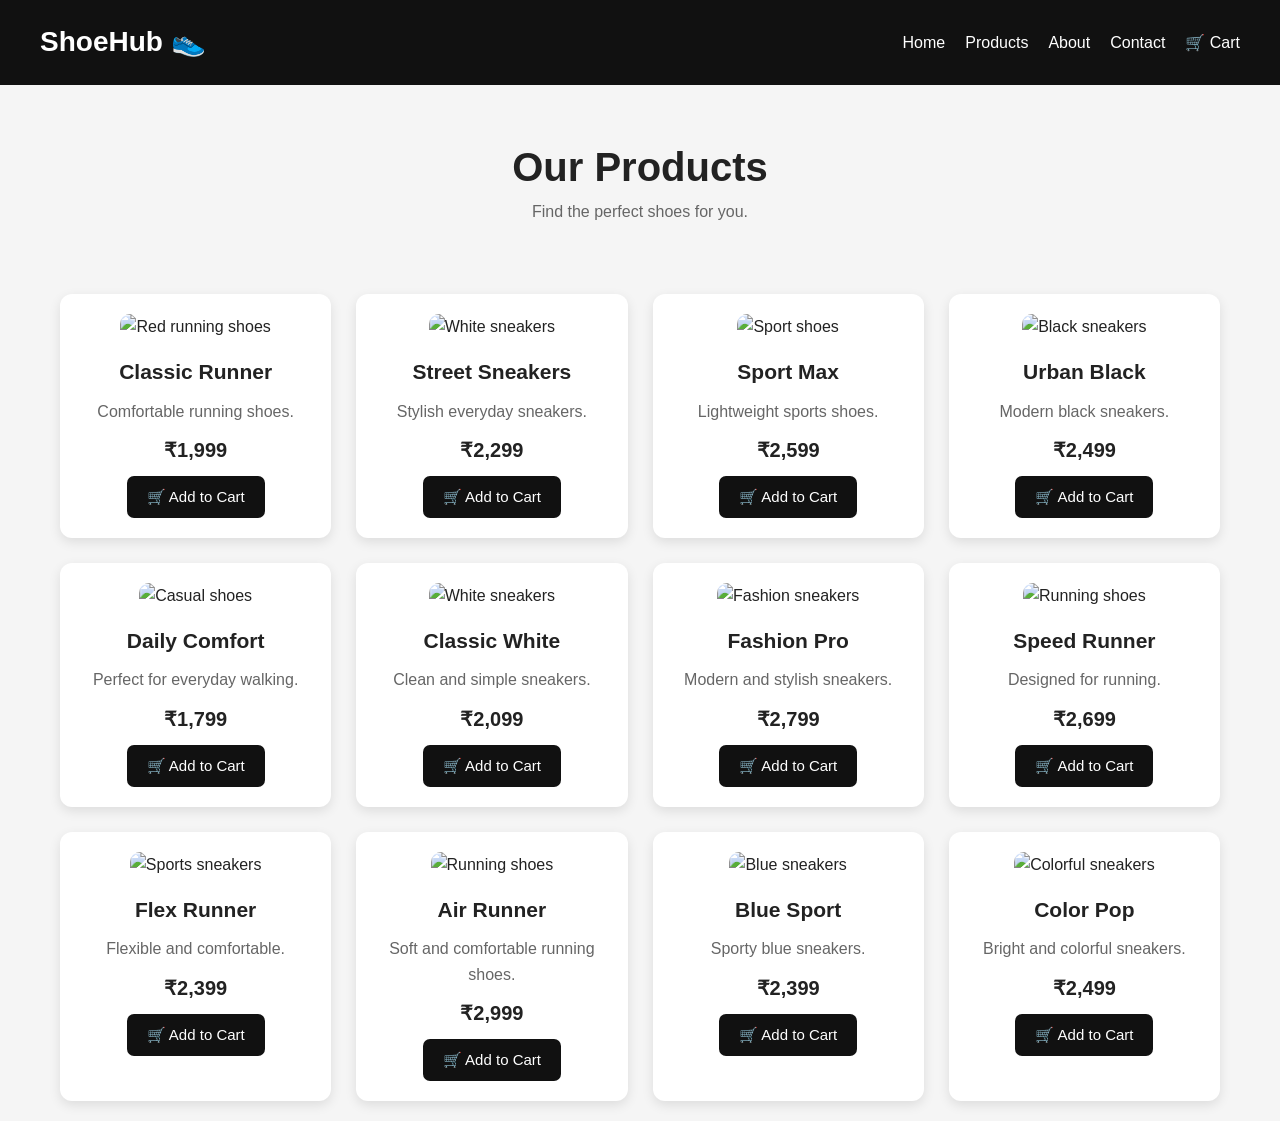
==== products.html @ 7ffc7a5b "Add files via upload" ====
<!DOCTYPE html>
<html lang="en">

<head>

    <meta charset="UTF-8">

    <meta name="viewport"
          content="width=device-width, initial-scale=1.0">

    <title>ShoeHub - Products</title>

    <link rel="stylesheet" href="style.css">

</head>


<body>


    <!-- ================= HEADER ================= -->

    <header>

        <h1>ShoeHub 👟</h1>

        <nav>
           
            <a href="index.html">Home</a>

            <a href="products.html">Products</a>

            <a href="about.html">About</a>

            <a href="contact.html">Contact</a>

            <a href="cart.html">🛒 Cart</a>

        </nav>

    </header>



    <!-- ================= TITLE ================= -->

    <section class="products-header">

        <h2>Our Products</h2>

        <p>
            Find the perfect shoes for you.
        </p>

    </section>



    <!-- ================= PRODUCTS ================= -->

    <main class="products">


        <!-- PRODUCT 1 -->

        <div class="product">

            <img
                src="https://images.unsplash.com/photo-1542291026-7eec264c27ff?auto=format&fit=crop&w=600&q=80"
                alt="Red running shoes">

            <h3>Classic Runner</h3>

            <p>
                Comfortable running shoes.
            </p>

            <h4>₹1,999</h4>


            <button
                onclick="addToCart('Classic Runner', 1999)">

                🛒 Add to Cart

            </button>

        </div>



        <!-- PRODUCT 2 -->

        <div class="product">

            <img
                src="https://images.unsplash.com/photo-1549298916-b41d501d3772?auto=format&fit=crop&w=600&q=80"
                alt="White sneakers">

            <h3>Street Sneakers</h3>

            <p>
                Stylish everyday sneakers.
            </p>

            <h4>₹2,299</h4>


            <button
                onclick="addToCart('Street Sneakers', 2299)">

                🛒 Add to Cart

            </button>

        </div>



        <!-- PRODUCT 3 -->

        <div class="product">

            <img
                src="https://images.unsplash.com/photo-1551107696-a4b0c5a0d9a2?auto=format&fit=crop&w=600&q=80"
                alt="Sport shoes">

            <h3>Sport Max</h3>

            <p>
                Lightweight sports shoes.
            </p>

            <h4>₹2,599</h4>


            <button
                onclick="addToCart('Sport Max', 2599)">

                🛒 Add to Cart

            </button>

        </div>



        <!-- PRODUCT 4 -->

        <div class="product">

            <img
                src="https://images.unsplash.com/photo-1600185365483-26d7a4cc7519?auto=format&fit=crop&w=600&q=80"
                alt="Black sneakers">

            <h3>Urban Black</h3>

            <p>
                Modern black sneakers.
            </p>

            <h4>₹2,499</h4>


            <button
                onclick="addToCart('Urban Black', 2499)">

                🛒 Add to Cart

            </button>

        </div>



        <!-- PRODUCT 5 -->

        <div class="product">

            <img
                src="https://images.unsplash.com/photo-1525966222134-fcfa99b8ae77?auto=format&fit=crop&w=600&q=80"
                alt="Casual shoes">

            <h3>Daily Comfort</h3>

            <p>
                Perfect for everyday walking.
            </p>

            <h4>₹1,799</h4>


            <button
                onclick="addToCart('Daily Comfort', 1799)">

                🛒 Add to Cart

            </button>

        </div>



        <!-- PRODUCT 6 -->

        <div class="product">

            <img
                src="https://images.unsplash.com/photo-1552346154-21d32810aba3?auto=format&fit=crop&w=600&q=80"
                alt="White sneakers">

            <h3>Classic White</h3>

            <p>
                Clean and simple sneakers.
            </p>

            <h4>₹2,099</h4>


            <button
                onclick="addToCart('Classic White', 2099)">

                🛒 Add to Cart

            </button>

        </div>



        <!-- PRODUCT 7 -->

        <div class="product">

            <img
                src="https://images.unsplash.com/photo-1560769629-975ec94e6a86?auto=format&fit=crop&w=600&q=80"
                alt="Fashion sneakers">

            <h3>Fashion Pro</h3>

            <p>
                Modern and stylish sneakers.
            </p>

            <h4>₹2,799</h4>


            <button
                onclick="addToCart('Fashion Pro', 2799)">

                🛒 Add to Cart

            </button>

        </div>



        <!-- PRODUCT 8 -->

        <div class="product">

            <img
                src="https://images.unsplash.com/photo-1460353581641-37baddab0fa2?auto=format&fit=crop&w=600&q=80"
                alt="Running shoes">

            <h3>Speed Runner</h3>

            <p>
                Designed for running.
            </p>

            <h4>₹2,699</h4>


            <button
                onclick="addToCart('Speed Runner', 2699)">

                🛒 Add to Cart

            </button>

        </div>



        <!-- PRODUCT 9 -->

        <div class="product">

            <img
                src="https://images.unsplash.com/photo-1495555961986-6d4c1ecb7be3?auto=format&fit=crop&w=600&q=80"
                alt="Sports sneakers">

            <h3>Flex Runner</h3>

            <p>
                Flexible and comfortable.
            </p>

            <h4>₹2,399</h4>


            <button
                onclick="addToCart('Flex Runner', 2399)">

                🛒 Add to Cart

            </button>

        </div>



        <!-- PRODUCT 10 -->

        <div class="product">

            <img
                src="https://images.unsplash.com/photo-1539185441755-769473a23570?auto=format&fit=crop&w=600&q=80"
                alt="Running shoes">

            <h3>Air Runner</h3>

            <p>
                Soft and comfortable running shoes.
            </p>

            <h4>₹2,999</h4>


            <button
                onclick="addToCart('Air Runner', 2999)">

                🛒 Add to Cart

            </button>

        </div>



        <!-- PRODUCT 11 -->

        <div class="product">

            <img
                src="https://images.unsplash.com/photo-1608231387042-66d1773070a5?auto=format&fit=crop&w=600&q=80"
                alt="Blue sneakers">

            <h3>Blue Sport</h3>

            <p>
                Sporty blue sneakers.
            </p>

            <h4>₹2,399</h4>


            <button
                onclick="addToCart('Blue Sport', 2399)">

                🛒 Add to Cart

            </button>

        </div>



        <!-- PRODUCT 12 -->

        <div class="product">

            <img
                src="https://images.unsplash.com/photo-1600269452121-4f2416e55c28?auto=format&fit=crop&w=600&q=80"
                alt="Colorful sneakers">

            <h3>Color Pop</h3>

            <p>
                Bright and colorful sneakers.
            </p>

            <h4>₹2,499</h4>


            <button
                onclick="addToCart('Color Pop', 2499)">

                🛒 Add to Cart

            </button>

        </div>



    </main>


    <!-- ================= JAVASCRIPT ================= -->

    <script src="script.js"></script>


</body>

</html>
---- style.css ----
/* ========================================
   GENERAL WEBSITE STYLE
======================================== */

* {
    box-sizing: border-box;
    margin: 0;
    padding: 0;
}


body {
    font-family: Arial, sans-serif;
    background-color: #f5f5f5;
    color: #222;
    line-height: 1.6;
}


/* ========================================
   HEADER
======================================== */

header {
    background-color: #111;
    color: white;
    padding: 20px 40px;

    display: flex;
    justify-content: space-between;
    align-items: center;

    flex-wrap: wrap;
}


header h1 {
    font-size: 28px;
}


/* ========================================
   NAVIGATION
======================================== */

nav {
    display: flex;
    gap: 20px;
}


nav a {
    color: white;
    text-decoration: none;
    font-size: 16px;
}


nav a:hover {
    color: #25D366;
}


/* ========================================
   HOME PAGE
======================================== */

main {
    padding: 50px 20px;
}


.home {
    text-align: center;
    padding: 100px 20px;
}


.home h2 {
    font-size: 45px;
    margin-bottom: 20px;
}


.home p {
    font-size: 20px;
    color: #555;
    margin-bottom: 30px;
}


.shop-button {
    display: inline-block;

    background-color: #111;
    color: white;

    padding: 15px 30px;

    text-decoration: none;

    border-radius: 8px;
}


.shop-button:hover {
    background-color: #333;
}


/* ========================================
   PRODUCTS PAGE
======================================== */

.products-header {
    text-align: center;
    padding: 50px 20px;
}


.products-header h2 {
    font-size: 40px;
}


.products-header p {
    color: #666;
}


.products {
    display: grid;

    grid-template-columns:
        repeat(auto-fit, minmax(230px, 1fr));

    gap: 25px;

    max-width: 1200px;

    margin: auto;

    padding: 20px;
}


.product {
    background-color: white;

    border-radius: 12px;

    padding: 20px;

    text-align: center;

    box-shadow:
        0 4px 12px
        rgba(0, 0, 0, 0.1);

    transition: 0.3s;
}


.product:hover {
    transform: translateY(-5px);
}


.product img {
    width: 100%;
    height: 220px;

    object-fit: cover;

    border-radius: 10px;
}


.product h3 {
    margin-top: 15px;
    font-size: 21px;
}


.product p {
    color: #666;
    margin: 10px 0;
}


.product h4 {
    font-size: 20px;
    margin: 10px;
}


/* ADD TO CART BUTTON */

.product button {
    background-color: #111;

    color: white;

    border: none;

    padding: 12px 20px;

    border-radius: 7px;

    cursor: pointer;

    font-size: 15px;
}


.product button:hover {
    background-color: #25D366;
}


/* ========================================
   ABOUT PAGE
======================================== */

.about-page {
    max-width: 900px;

    margin: auto;

    padding: 60px 20px;
}


.about-page h2 {
    text-align: center;

    font-size: 40px;

    margin-bottom: 30px;
}


.about-page p {
    font-size: 17px;

    margin-bottom: 20px;

    color: #444;
}


/* ========================================
   CONTACT PAGE
======================================== */

.contact-page {
    min-height: 500px;

    text-align: center;

    padding: 80px 20px;
}


.contact-page h2 {
    font-size: 40px;

    margin-bottom: 15px;
}


.contact-page p {
    font-size: 18px;

    color: #555;

    margin-bottom: 25px;
}


/* CUSTOMER PHONE NUMBER */

#customerNumber {
    width: 320px;

    max-width: 90%;

    padding: 15px;

    font-size: 17px;

    border: 2px solid #ddd;

    border-radius: 8px;

    outline: none;
}


#customerNumber:focus {
    border-color: #25D366;
}


/* WHATSAPP BUTTON */

.whatsapp-button {
    background-color: #25D366;

    color: white;

    border: none;

    padding: 16px 25px;

    border-radius: 8px;

    font-size: 17px;

    font-weight: bold;

    cursor: pointer;
}


.whatsapp-button:hover {
    background-color: #128C7E;
}


#error-message {
    color: red;

    margin-top: 20px;
}


/* ========================================
   CART PAGE
======================================== */

.cart-page {
    max-width: 1000px;

    margin: auto;

    padding: 50px 20px;
}


.cart-page > h2 {
    text-align: center;

    font-size: 38px;

    margin-bottom: 40px;
}


/* CART PRODUCT */

.cart-product {
    display: flex;

    align-items: center;

    gap: 25px;

    background-color: white;

    padding: 20px;

    margin-bottom: 20px;

    border-radius: 12px;

    box-shadow:
        0 4px 15px
        rgba(0, 0, 0, 0.1);
}


.cart-product img {
    width: 130px;

    height: 130px;

    object-fit: cover;

    border-radius: 10px;
}


.cart-product-info {
    flex: 1;
}


.cart-product-info h3 {
    margin-bottom: 10px;
}


.cart-product-info p {
    color: #666;
}


/* QUANTITY */

.quantity {
    display: flex;

    align-items: center;

    gap: 12px;

    margin-top: 15px;
}


.quantity button {
    width: 35px;

    height: 35px;

    border: none;

    background-color: #111;

    color: white;

    border-radius: 5px;

    font-size: 20px;

    cursor: pointer;
}


.quantity span {
    font-size: 18px;

    font-weight: bold;
}


/* CART RIGHT SIDE */

.cart-product-right {
    text-align: right;
}


.cart-product-right h3 {
    margin-bottom: 15px;
}


/* REMOVE BUTTON */

.remove-button {
    background-color: #e63946;

    color: white;

    border: none;

    padding: 8px 15px;

    border-radius: 5px;

    cursor: pointer;
}


.remove-button:hover {
    background-color: #c1121f;
}


/* ORDER SUMMARY */

.cart-summary {
    background-color: #f5f5f5;

    padding: 25px;

    margin-top: 30px;

    border-radius: 10px;
}


.cart-summary h3 {
    font-size: 24px;

    margin-bottom: 20px;
}


.cart-summary p {
    font-size: 18px;

    margin: 12px 0;
}


.cart-summary span {
    font-weight: bold;
}


/* CART BUTTONS */

.cart-buttons {
    text-align: right;

    margin-top: 25px;
}


.clear-button {
    background-color: #555;

    color: white;

    border: none;

    padding: 14px 22px;

    border-radius: 7px;

    cursor: pointer;
}


.checkout-button {
    background-color: #25D366;

    color: white;

    border: none;

    padding: 14px 22px;

    border-radius: 7px;

    cursor: pointer;

    margin-left: 10px;
}


.checkout-button:hover {
    background-color: #128C7E;
}


/* EMPTY CART */

.empty-cart {
    text-align: center;

    padding: 70px 20px;

    background-color: #f5f5f5;

    border-radius: 12px;
}


.empty-cart h3 {
    font-size: 28px;

    margin-bottom: 15px;
}


.empty-cart p {
    color: #666;

    margin-bottom: 25px;
}


.empty-cart a {
    display: inline-block;

    background-color: #111;

    color: white;

    text-decoration: none;

    padding: 13px 25px;

    border-radius: 7px;
}


/* ========================================
   FOOTER
======================================== */

footer {
    background-color: #111;

    color: white;

    text-align: center;

    padding: 25px;

    margin-top: 50px;
}


/* ========================================
   MOBILE PHONE
======================================== */

@media (max-width: 700px) {

    header {
        flex-direction: column;

        gap: 20px;

        padding: 20px;
    }


    nav {
        flex-wrap: wrap;

        justify-content: center;
    }


    .home h2 {
        font-size: 32px;
    }


    .cart-product {
        flex-direction: column;

        text-align: center;
    }


    .cart-product img {
        width: 200px;

        height: 200px;
    }


    .cart-product-right {
        text-align: center;
    }


    .cart-buttons {
        text-align: center;
    }

}
/* ========================================
   SHOEHUB HOME PAGE - MODERN DESIGN
======================================== */


/* HERO */

.hero {
    min-height: 600px;

    display: flex;
    align-items: center;
    justify-content: center;

    text-align: center;

    padding: 80px 20px;

    background:
        linear-gradient(
            135deg,
            #111 0%,
            #222 50%,
            #444 100%
        );

    color: white;
}


.hero-content {
    max-width: 850px;
}


.hero-small {
    font-size: 14px;

    font-weight: bold;

    letter-spacing: 4px;

    margin-bottom: 20px;

    color: #25D366;
}


.hero h2 {
    font-size: clamp(45px, 8vw, 80px);

    line-height: 1.05;

    margin-bottom: 25px;
}


.hero h2 span {
    color: #25D366;
}


.hero-text {
    max-width: 650px;

    margin: auto;

    font-size: 20px;

    color: #ddd;

    line-height: 1.7;
}


.hero-buttons {
    display: flex;

    justify-content: center;

    gap: 15px;

    flex-wrap: wrap;

    margin-top: 35px;
}


.hero-button,
.secondary-button {
    display: inline-block;

    padding: 15px 28px;

    border-radius: 8px;

    text-decoration: none;

    font-weight: bold;

    transition: 0.3s;
}


.hero-button {
    background-color: #25D366;

    color: white;
}


.hero-button:hover {
    transform: translateY(-3px);

    background-color: #128C7E;
}


.secondary-button {
    border: 2px solid white;

    color: white;
}


.secondary-button:hover {
    background-color: white;

    color: #111;
}



/* ========================================
   FEATURES
======================================== */

.features {
    max-width: 1200px;

    margin: auto;

    padding: 70px 20px;

    display: grid;

    grid-template-columns:
        repeat(auto-fit, minmax(220px, 1fr));

    gap: 25px;
}


.feature {
    text-align: center;

    padding: 30px 20px;

    background-color: white;

    border-radius: 12px;

    box-shadow:
        0 5px 20px
        rgba(0, 0, 0, 0.08);

    transition: 0.3s;
}


.feature:hover {
    transform: translateY(-6px);
}


.feature-icon {
    font-size: 38px;

    margin-bottom: 15px;
}


.feature h3 {
    font-size: 20px;

    margin-bottom: 10px;
}


.feature p {
    color: #666;

    font-size: 15px;
}



/* ========================================
   TRENDING
======================================== */

.trending {
    text-align: center;

    padding: 80px 20px;

    background-color: #f5f5f5;
}


.section-label {
    color: #25D366;

    font-weight: bold;

    letter-spacing: 3px;

    font-size: 13px;
}


.trending h2 {
    font-size: 42px;

    margin: 12px 0 15px;
}


.trending h2 span {
    color: #25D366;
}


.section-description {
    color: #666;

    max-width: 600px;

    margin: auto;

    font-size: 17px;
}



/* ========================================
   CATEGORY CARDS
======================================== */

.shoe-categories {
    max-width: 1000px;

    margin: 45px auto 0;

    display: grid;

    grid-template-columns:
        repeat(auto-fit, minmax(250px, 1fr));

    gap: 25px;
}


.category-card {
    background-color: white;

    padding: 35px 25px;

    border-radius: 14px;

    box-shadow:
        0 5px 20px
        rgba(0, 0, 0, 0.08);

    transition: 0.3s;
}


.category-card:hover {
    transform: translateY(-7px);
}


.category-icon {
    font-size: 55px;

    margin-bottom: 15px;
}


.category-card h3 {
    font-size: 24px;

    margin-bottom: 10px;
}


.category-card p {
    color: #666;

    margin-bottom: 20px;
}


.category-card a {
    color: #111;

    font-weight: bold;

    text-decoration: none;
}


.category-card a:hover {
    color: #25D366;
}



/* ========================================
   TESTIMONIAL
======================================== */

.testimonial {
    max-width: 850px;

    margin: 80px auto;

    padding: 20px;

    text-align: center;
}


.quote {
    font-size: 70px;

    line-height: 1;

    color: #25D366;
}


.testimonial p {
    font-size: 24px;

    line-height: 1.6;

    color: #333;
}


.testimonial h3 {
    margin-top: 20px;

    color: #666;
}



/* ========================================
   FINAL CTA
======================================== */

.final-cta {
    text-align: center;

    padding: 80px 20px;

    background-color: #111;

    color: white;
}


.final-cta h2 {
    font-size: 40px;

    margin-bottom: 15px;
}


.final-cta p {
    color: #ccc;

    font-size: 18px;

    margin-bottom: 30px;
}


.cta-button {
    display: inline-block;

    background-color: #25D366;

    color: white;

    text-decoration: none;

    padding: 15px 30px;

    border-radius: 8px;

    font-weight: bold;

    transition: 0.3s;
}


.cta-button:hover {
    background-color: #128C7E;

    transform: translateY(-3px);
}



/* ========================================
   HOME FOOTER
======================================== */

footer h3 {
    font-size: 22px;

    margin-bottom: 8px;
}


footer p {
    color: #ccc;

    margin: 5px 0;
}



/* ========================================
   MOBILE HOME PAGE
======================================== */

@media (max-width: 700px) {

    .hero {
        min-height: 550px;

        padding: 60px 20px;
    }


    .hero h2 {
        font-size: 45px;
    }


    .hero-text {
        font-size: 17px;
    }


    .trending h2 {
        font-size: 32px;
    }


    .testimonial p {
        font-size: 19px;
    }


    .final-cta h2 {
        font-size: 30px;
    }

}
/* =====================================================
   SHOEHUB PROFESSIONAL HOME PAGE
===================================================== */


/* ================= HERO ================= */

.home-hero {

    min-height: 600px;

    background:
        linear-gradient(
            120deg,
            #111 0%,
            #1d1d1d 60%,
            #292929 100%
        );

    color: white;

    display: grid;

    grid-template-columns: 1fr 1fr;

    align-items: center;

    gap: 50px;

    padding: 70px 8%;

}


.home-hero-content {

    max-width: 600px;

}


.small-title {

    color: #25D366;

    font-size: 13px;

    font-weight: bold;

    letter-spacing: 4px;

    margin-bottom: 20px;

}


.home-hero h2 {

    font-size: clamp(48px, 6vw, 75px);

    line-height: 1;

    margin-bottom: 25px;

}


.home-hero h2 span {

    display: block;

    color: #25D366;

}


.home-hero-content > p:not(.small-title) {

    color: #ccc;

    font-size: 18px;

    line-height: 1.7;

    margin-bottom: 30px;

    max-width: 530px;

}


.hero-buttons {

    display: flex;

    gap: 15px;

    flex-wrap: wrap;

}


.shop-button {

    background: #25D366;

    color: white;

    padding: 15px 28px;

    border-radius: 8px;

    text-decoration: none;

    font-weight: bold;

    transition: 0.3s;

}


.shop-button:hover {

    background: #128C7E;

    transform: translateY(-3px);

}


.learn-button {

    color: white;

    border: 1px solid #777;

    padding: 15px 28px;

    border-radius: 8px;

    text-decoration: none;

    font-weight: bold;

    transition: 0.3s;

}


.learn-button:hover {

    background: white;

    color: #111;

}



/* ================= HERO IMAGE ================= */

.home-hero-image {

    display: flex;

    justify-content: center;

}


.home-hero-image img {

    width: 100%;

    max-width: 550px;

    height: 430px;

    object-fit: cover;

    border-radius: 20px;

    transform: rotate(-3deg);

    box-shadow:
        0 25px 60px rgba(0,0,0,0.5);

    transition: 0.4s;

}


.home-hero-image img:hover {

    transform: rotate(0deg) scale(1.03);

}



/* ================= FEATURES ================= */

.home-features {

    max-width: 1200px;

    margin: -35px auto 0;

    position: relative;

    z-index: 5;

    background: white;

    border-radius: 12px;

    padding: 25px;

    display: grid;

    grid-template-columns:
        repeat(4, 1fr);

    gap: 20px;

    box-shadow:
        0 8px 30px rgba(0,0,0,0.12);

}


.feature {

    display: flex;

    align-items: center;

    gap: 13px;

}


.feature-icon {

    font-size: 30px;

}


.feature h3 {

    font-size: 15px;

}


.feature p {

    color: #777;

    font-size: 12px;

}



/* ================= ABOUT ================= */

.home-about {

    max-width: 1200px;

    margin: auto;

    padding: 110px 25px;

    display: grid;

    grid-template-columns: 1fr 1fr;

    align-items: center;

    gap: 70px;

}


.home-about-image img {

    width: 100%;

    height: 450px;

    object-fit: cover;

    border-radius: 15px;

}


.section-label {

    color: #25D366;

    font-size: 12px;

    font-weight: bold;

    letter-spacing: 3px;

}


.home-about-content h2 {

    font-size: 45px;

    line-height: 1.1;

    margin: 15px 0 25px;

}


.home-about-content > p:not(.section-label) {

    color: #555;

    line-height: 1.7;

    margin-bottom: 15px;

}


.dark-button {

    display: inline-block;

    margin-top: 15px;

    background: #111;

    color: white;

    text-decoration: none;

    padding: 14px 25px;

    border-radius: 7px;

    font-weight: bold;

    transition: 0.3s;

}


.dark-button:hover {

    background: #25D366;

}



/* ================= POPULAR ================= */

.popular-section {

    background: #f5f5f5;

    padding: 100px 6%;

}


.section-title {

    text-align: center;

    margin-bottom: 50px;

}


.section-title p {

    color: #25D366;

    font-size: 12px;

    font-weight: bold;

    letter-spacing: 3px;

}


.section-title h2 {

    font-size: 40px;

    margin: 10px 0;

}


.section-title span {

    color: #777;

}


.popular-grid {

    max-width: 1200px;

    margin: auto;

    display: grid;

    grid-template-columns:
        repeat(3, 1fr);

    gap: 25px;

}


.popular-card {

    background: white;

    border-radius: 12px;

    overflow: hidden;

    box-shadow:
        0 5px 20px rgba(0,0,0,0.08);

    transition: 0.3s;

}


.popular-card:hover {

    transform: translateY(-7px);

}


.popular-card img {

    width: 100%;

    height: 260px;

    object-fit: cover;

}


.popular-card > div {

    padding: 25px;

}


.popular-card h3 {

    font-size: 22px;

    margin-bottom: 8px;

}


.popular-card p {

    color: #666;

    margin-bottom: 15px;

}


.popular-card a {

    color: #111;

    font-weight: bold;

    text-decoration: none;

}


.popular-card a:hover {

    color: #25D366;

}



/* ================= CTA ================= */

.home-cta {

    background: #25D366;

    color: white;

    text-align: center;

    padding: 80px 20px;

}


.home-cta p {

    font-size: 12px;

    font-weight: bold;

    letter-spacing: 3px;

}


.home-cta h2 {

    font-size: 45px;

    max-width: 750px;

    margin: 15px auto 30px;

    line-height: 1.1;

}


.home-cta a {

    display: inline-block;

    background: #111;

    color: white;

    padding: 15px 28px;

    border-radius: 7px;

    text-decoration: none;

    font-weight: bold;

    transition: 0.3s;

}


.home-cta a:hover {

    background: #333;

    transform: translateY(-3px);

}



/* ================= FOOTER ================= */

footer {

    background: #111;

    color: white;

    text-align: center;

    padding: 45px 20px;

    margin-top: 0;

}


footer h3 {

    font-size: 25px;

    margin-bottom: 8px;

}


footer > p {

    color: #aaa;

}


.footer-links {

    display: flex;

    justify-content: center;

    flex-wrap: wrap;

    gap: 20px;

    margin: 25px 0;

}


.footer-links a {

    color: #ccc;

    text-decoration: none;

}


.footer-links a:hover {

    color: #25D366;

}



/* ================= MOBILE ================= */

@media (max-width: 850px) {

    .home-hero {

        grid-template-columns: 1fr;

        text-align: center;

        padding: 60px 25px;

    }


    .home-hero-content {

        margin: auto;

    }


    .home-hero-content > p:not(.small-title) {

        margin-left: auto;

        margin-right: auto;

    }


    .hero-buttons {

        justify-content: center;

    }


    .home-hero-image img {

        height: 350px;

        transform: none;

    }


    .home-features {

        margin: 20px;

        grid-template-columns:
            repeat(2, 1fr);

    }


    .home-about {

        grid-template-columns: 1fr;

        gap: 40px;

        padding: 80px 25px;

    }


    .popular-grid {

        grid-template-columns: 1fr;

        max-width: 500px;

    }

}


@media (max-width: 550px) {

    .home-features {

        grid-template-columns: 1fr;

    }


    .home-hero h2 {

        font-size: 45px;

    }


    .home-about-content h2 {

        font-size: 36px;

    }


    .section-title h2 {

        font-size: 32px;

    }


    .home-cta h2 {

        font-size: 34px;

    }

}
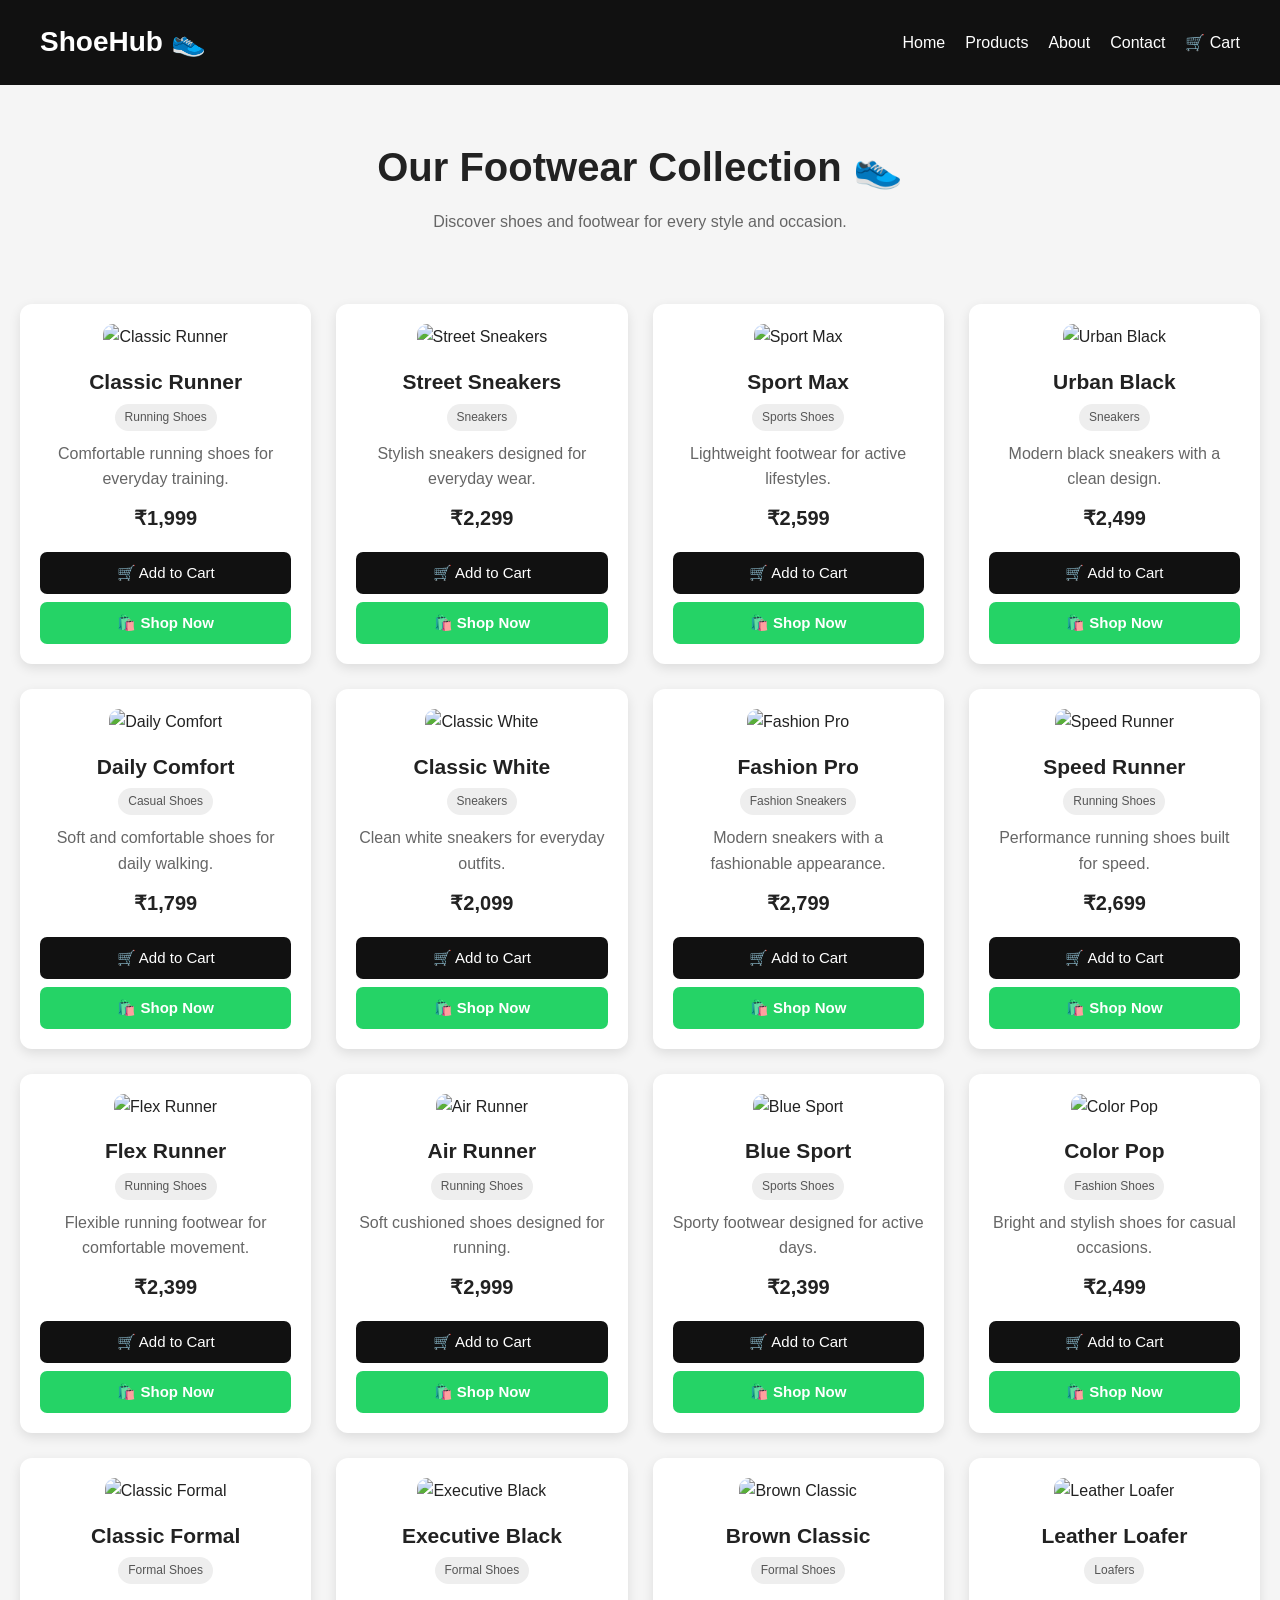
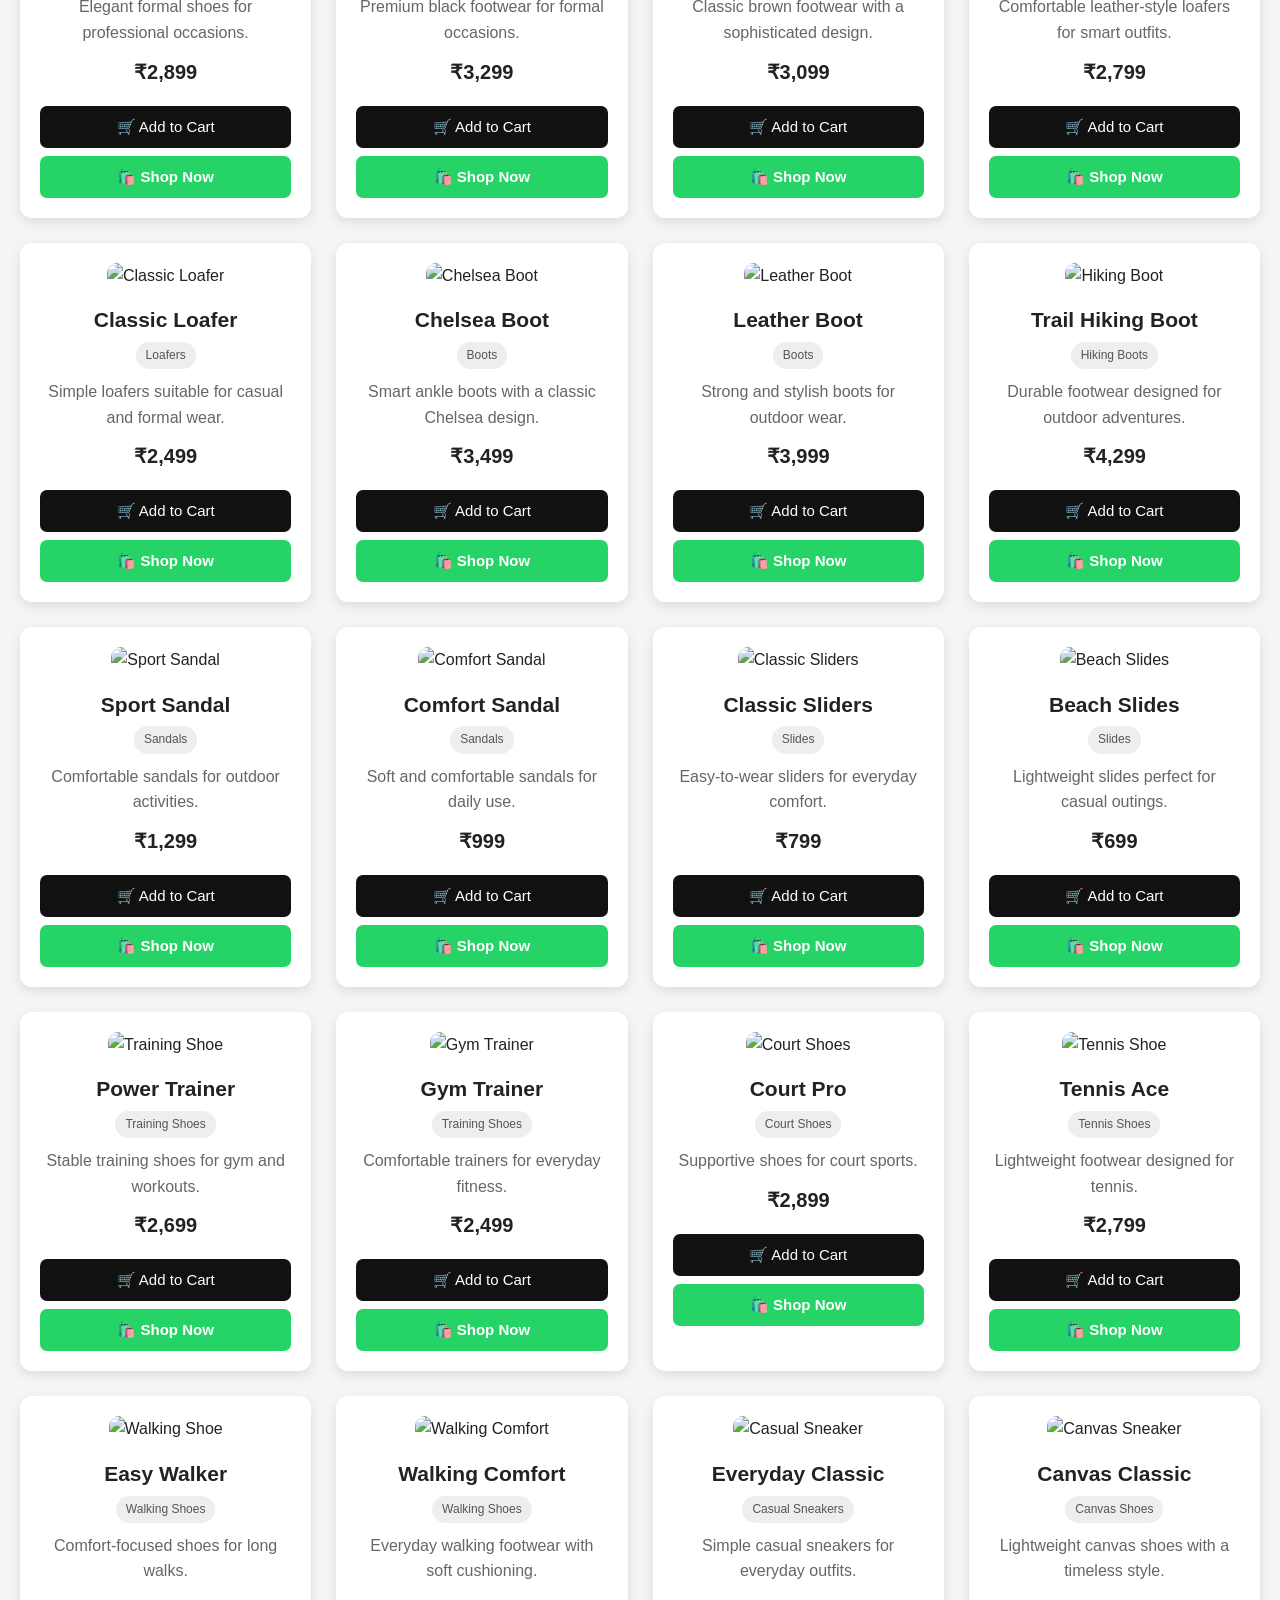
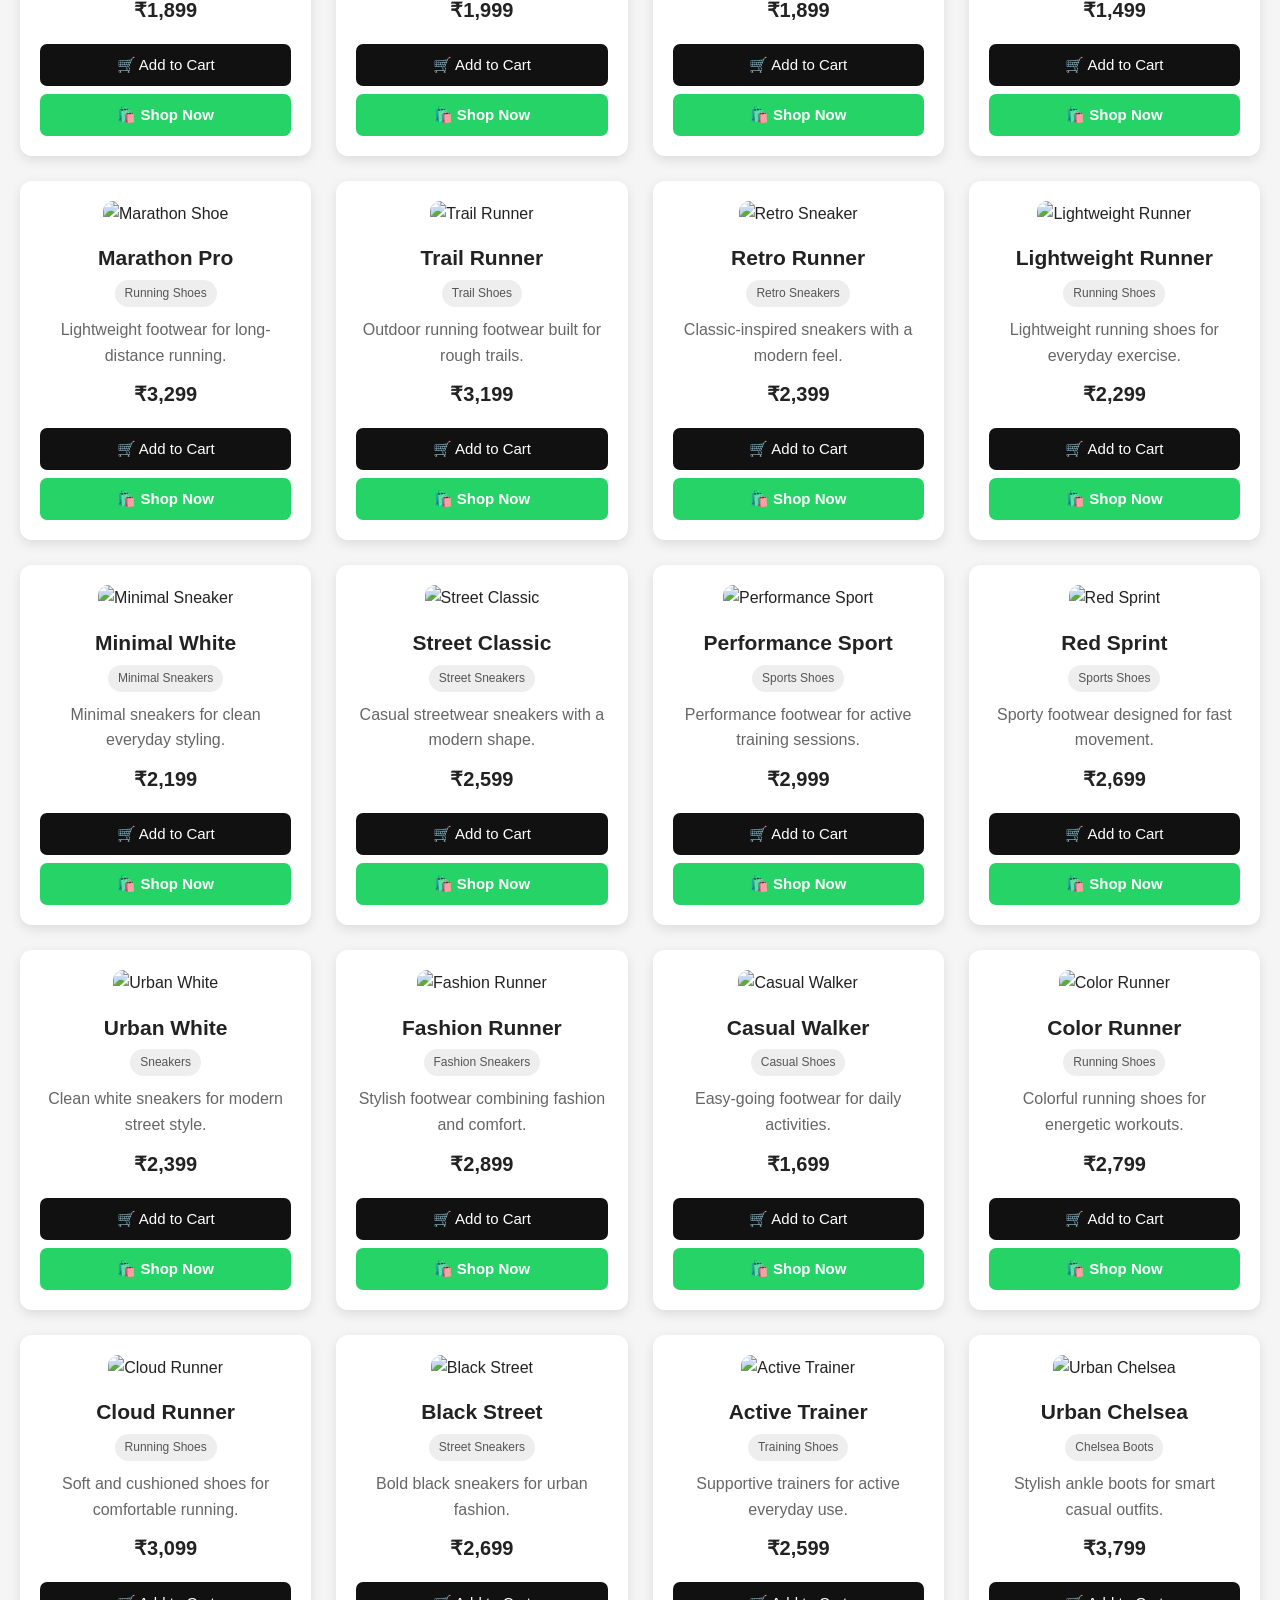
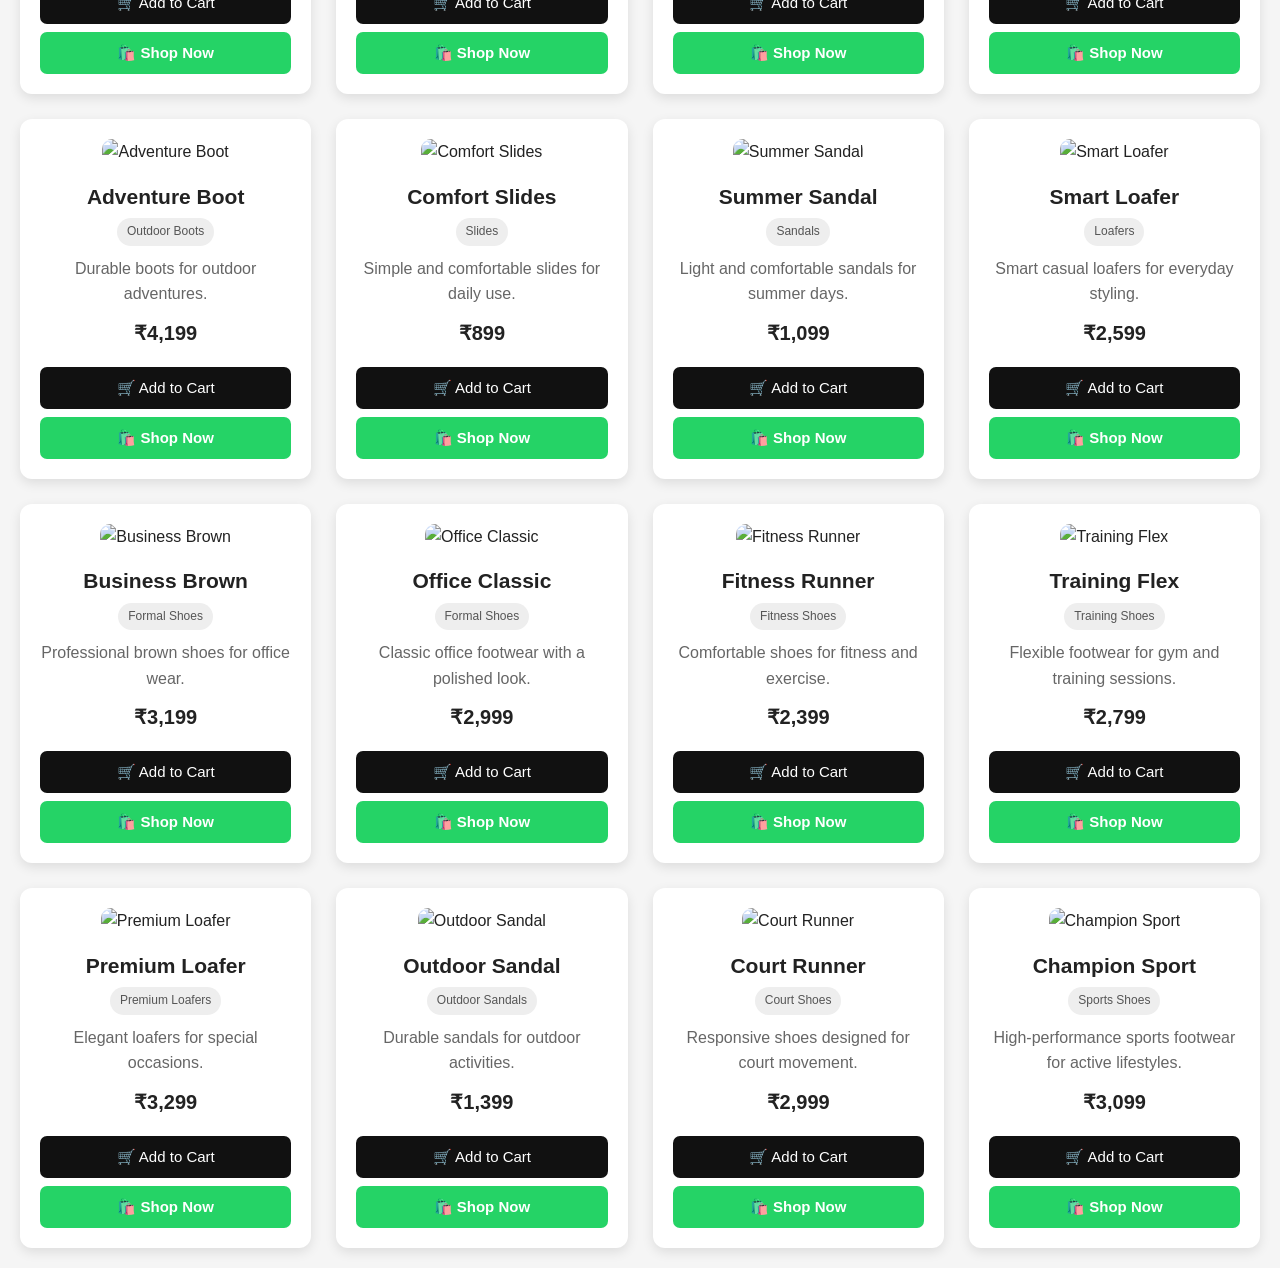
==== commit c79d5ed6: "Add files via upload" ====
--- a/products.html
+++ b/products.html
@@ -12,397 +12,1933 @@
 
     <link rel="stylesheet" href="style.css">
 
+    <style>
+
+        /* ==========================================
+           PRODUCT PAGE EXTRA STYLING
+        ========================================== */
+
+        .products {
+            max-width: 1400px;
+            margin: auto;
+            padding: 20px;
+        }
+
+        .product button {
+            width: 100%;
+            margin-top: 8px;
+        }
+
+        .shop-now-button {
+            background-color: #25D366 !important;
+            color: white;
+            border: none;
+            padding: 12px 20px;
+            border-radius: 7px;
+            cursor: pointer;
+            font-size: 15px;
+            font-weight: bold;
+        }
+
+        .shop-now-button:hover {
+            background-color: #128C7E !important;
+        }
+
+        .product-category {
+            display: inline-block;
+            margin-top: 5px;
+            padding: 4px 10px;
+            background-color: #eeeeee;
+            border-radius: 20px;
+            font-size: 12px;
+            color: #555;
+        }
+
+        .products-header {
+            text-align: center;
+        }
+
+        .products-header h2 {
+            margin-bottom: 10px;
+        }
+
+    </style>
+
 </head>
 
 
 <body>
 
 
-    <!-- ================= HEADER ================= -->
-
-    <header>
-
-        <h1>ShoeHub 👟</h1>
-
-        <nav>
-           
-            <a href="index.html">Home</a>
-
-            <a href="products.html">Products</a>
-
-            <a href="about.html">About</a>
-
-            <a href="contact.html">Contact</a>
-
-            <a href="cart.html">🛒 Cart</a>
-
-        </nav>
-
-    </header>
-
-
-
-    <!-- ================= TITLE ================= -->
-
-    <section class="products-header">
-
-        <h2>Our Products</h2>
-
-        <p>
-            Find the perfect shoes for you.
-        </p>
-
-    </section>
-
-
-
-    <!-- ================= PRODUCTS ================= -->
-
-    <main class="products">
-
-
-        <!-- PRODUCT 1 -->
-
-        <div class="product">
-
-            <img
-                src="https://images.unsplash.com/photo-1542291026-7eec264c27ff?auto=format&fit=crop&w=600&q=80"
-                alt="Red running shoes">
-
-            <h3>Classic Runner</h3>
-
-            <p>
-                Comfortable running shoes.
-            </p>
-
-            <h4>₹1,999</h4>
-
-
-            <button
-                onclick="addToCart('Classic Runner', 1999)">
-
-                🛒 Add to Cart
-
-            </button>
-
-        </div>
-
-
-
-        <!-- PRODUCT 2 -->
-
-        <div class="product">
-
-            <img
-                src="https://images.unsplash.com/photo-1549298916-b41d501d3772?auto=format&fit=crop&w=600&q=80"
-                alt="White sneakers">
-
-            <h3>Street Sneakers</h3>
-
-            <p>
-                Stylish everyday sneakers.
-            </p>
-
-            <h4>₹2,299</h4>
-
-
-            <button
-                onclick="addToCart('Street Sneakers', 2299)">
-
-                🛒 Add to Cart
-
-            </button>
-
-        </div>
-
-
-
-        <!-- PRODUCT 3 -->
-
-        <div class="product">
-
-            <img
-                src="https://images.unsplash.com/photo-1551107696-a4b0c5a0d9a2?auto=format&fit=crop&w=600&q=80"
-                alt="Sport shoes">
-
-            <h3>Sport Max</h3>
-
-            <p>
-                Lightweight sports shoes.
-            </p>
-
-            <h4>₹2,599</h4>
-
-
-            <button
-                onclick="addToCart('Sport Max', 2599)">
-
-                🛒 Add to Cart
-
-            </button>
-
-        </div>
-
-
-
-        <!-- PRODUCT 4 -->
-
-        <div class="product">
-
-            <img
-                src="https://images.unsplash.com/photo-1600185365483-26d7a4cc7519?auto=format&fit=crop&w=600&q=80"
-                alt="Black sneakers">
-
-            <h3>Urban Black</h3>
-
-            <p>
-                Modern black sneakers.
-            </p>
-
-            <h4>₹2,499</h4>
-
-
-            <button
-                onclick="addToCart('Urban Black', 2499)">
-
-                🛒 Add to Cart
-
-            </button>
-
-        </div>
-
-
-
-        <!-- PRODUCT 5 -->
-
-        <div class="product">
-
-            <img
-                src="https://images.unsplash.com/photo-1525966222134-fcfa99b8ae77?auto=format&fit=crop&w=600&q=80"
-                alt="Casual shoes">
-
-            <h3>Daily Comfort</h3>
-
-            <p>
-                Perfect for everyday walking.
-            </p>
-
-            <h4>₹1,799</h4>
-
-
-            <button
-                onclick="addToCart('Daily Comfort', 1799)">
-
-                🛒 Add to Cart
-
-            </button>
-
-        </div>
-
-
-
-        <!-- PRODUCT 6 -->
-
-        <div class="product">
-
-            <img
-                src="https://images.unsplash.com/photo-1552346154-21d32810aba3?auto=format&fit=crop&w=600&q=80"
-                alt="White sneakers">
-
-            <h3>Classic White</h3>
-
-            <p>
-                Clean and simple sneakers.
-            </p>
-
-            <h4>₹2,099</h4>
-
-
-            <button
-                onclick="addToCart('Classic White', 2099)">
-
-                🛒 Add to Cart
-
-            </button>
-
-        </div>
-
-
-
-        <!-- PRODUCT 7 -->
-
-        <div class="product">
-
-            <img
-                src="https://images.unsplash.com/photo-1560769629-975ec94e6a86?auto=format&fit=crop&w=600&q=80"
-                alt="Fashion sneakers">
-
-            <h3>Fashion Pro</h3>
-
-            <p>
-                Modern and stylish sneakers.
-            </p>
-
-            <h4>₹2,799</h4>
-
-
-            <button
-                onclick="addToCart('Fashion Pro', 2799)">
-
-                🛒 Add to Cart
-
-            </button>
-
-        </div>
-
-
-
-        <!-- PRODUCT 8 -->
-
-        <div class="product">
-
-            <img
-                src="https://images.unsplash.com/photo-1460353581641-37baddab0fa2?auto=format&fit=crop&w=600&q=80"
-                alt="Running shoes">
-
-            <h3>Speed Runner</h3>
-
-            <p>
-                Designed for running.
-            </p>
-
-            <h4>₹2,699</h4>
-
-
-            <button
-                onclick="addToCart('Speed Runner', 2699)">
-
-                🛒 Add to Cart
-
-            </button>
-
-        </div>
-
-
-
-        <!-- PRODUCT 9 -->
-
-        <div class="product">
-
-            <img
-                src="https://images.unsplash.com/photo-1495555961986-6d4c1ecb7be3?auto=format&fit=crop&w=600&q=80"
-                alt="Sports sneakers">
-
-            <h3>Flex Runner</h3>
-
-            <p>
-                Flexible and comfortable.
-            </p>
-
-            <h4>₹2,399</h4>
-
-
-            <button
-                onclick="addToCart('Flex Runner', 2399)">
-
-                🛒 Add to Cart
-
-            </button>
-
-        </div>
-
-
-
-        <!-- PRODUCT 10 -->
-
-        <div class="product">
-
-            <img
-                src="https://images.unsplash.com/photo-1539185441755-769473a23570?auto=format&fit=crop&w=600&q=80"
-                alt="Running shoes">
-
-            <h3>Air Runner</h3>
-
-            <p>
-                Soft and comfortable running shoes.
-            </p>
-
-            <h4>₹2,999</h4>
-
-
-            <button
-                onclick="addToCart('Air Runner', 2999)">
-
-                🛒 Add to Cart
-
-            </button>
-
-        </div>
-
-
-
-        <!-- PRODUCT 11 -->
-
-        <div class="product">
-
-            <img
-                src="https://images.unsplash.com/photo-1608231387042-66d1773070a5?auto=format&fit=crop&w=600&q=80"
-                alt="Blue sneakers">
-
-            <h3>Blue Sport</h3>
-
-            <p>
-                Sporty blue sneakers.
-            </p>
-
-            <h4>₹2,399</h4>
-
-
-            <button
-                onclick="addToCart('Blue Sport', 2399)">
-
-                🛒 Add to Cart
-
-            </button>
-
-        </div>
-
-
-
-        <!-- PRODUCT 12 -->
-
-        <div class="product">
-
-            <img
-                src="https://images.unsplash.com/photo-1600269452121-4f2416e55c28?auto=format&fit=crop&w=600&q=80"
-                alt="Colorful sneakers">
-
-            <h3>Color Pop</h3>
-
-            <p>
-                Bright and colorful sneakers.
-            </p>
-
-            <h4>₹2,499</h4>
-
-
-            <button
-                onclick="addToCart('Color Pop', 2499)">
-
-                🛒 Add to Cart
-
-            </button>
-
-        </div>
-
-
-
-    </main>
-
-
-    <!-- ================= JAVASCRIPT ================= -->
-
-    <script src="script.js"></script>
+<!-- ==========================================
+     HEADER
+========================================== -->
+
+<header>
+
+    <h1>ShoeHub 👟</h1>
+
+    <nav>
+
+        <a href="index.html">Home</a>
+
+        <a href="products.html">Products</a>
+
+        <a href="about.html">About</a>
+
+        <a href="contact.html">Contact</a>
+
+        <a href="cart.html">🛒 Cart</a>
+
+    </nav>
+
+</header>
+
+
+
+<!-- ==========================================
+     PRODUCTS TITLE
+========================================== -->
+
+<section class="products-header">
+
+    <h2>Our Footwear Collection 👟</h2>
+
+    <p>
+        Discover shoes and footwear for every style and occasion.
+    </p>
+
+</section>
+
+
+
+<!-- ==========================================
+     PRODUCTS
+========================================== -->
+
+<main class="products">
+
+
+<!-- ================= PRODUCT 1 ================= -->
+
+<div class="product">
+
+    <img
+        src="https://images.unsplash.com/photo-1542291026-7eec264c27ff?auto=format&fit=crop&w=600&q=80"
+        alt="Classic Runner">
+
+    <h3>Classic Runner</h3>
+
+    <span class="product-category">Running Shoes</span>
+
+    <p>Comfortable running shoes for everyday training.</p>
+
+    <h4>₹1,999</h4>
+
+    <button
+        onclick="addToCart('Classic Runner',1999,'https://images.unsplash.com/photo-1542291026-7eec264c27ff?auto=format&fit=crop&w=600&q=80')">
+
+        🛒 Add to Cart
+
+    </button>
+
+    <button
+        class="shop-now-button"
+        onclick="shopNow('Classic Runner',1999)">
+
+        🛍️ Shop Now
+
+    </button>
+
+</div>
+
+
+
+<!-- ================= PRODUCT 2 ================= -->
+
+<div class="product">
+
+    <img
+        src="https://images.unsplash.com/photo-1549298916-b41d501d3772?auto=format&fit=crop&w=600&q=80"
+        alt="Street Sneakers">
+
+    <h3>Street Sneakers</h3>
+
+    <span class="product-category">Sneakers</span>
+
+    <p>Stylish sneakers designed for everyday wear.</p>
+
+    <h4>₹2,299</h4>
+
+    <button
+        onclick="addToCart('Street Sneakers',2299,'https://images.unsplash.com/photo-1549298916-b41d501d3772?auto=format&fit=crop&w=600&q=80')">
+
+        🛒 Add to Cart
+
+    </button>
+
+    <button
+        class="shop-now-button"
+        onclick="shopNow('Street Sneakers',2299)">
+
+        🛍️ Shop Now
+
+    </button>
+
+</div>
+
+
+
+<!-- ================= PRODUCT 3 ================= -->
+
+<div class="product">
+
+    <img
+        src="https://images.unsplash.com/photo-1551107696-a4b0c5a0d9a2?auto=format&fit=crop&w=600&q=80"
+        alt="Sport Max">
+
+    <h3>Sport Max</h3>
+
+    <span class="product-category">Sports Shoes</span>
+
+    <p>Lightweight footwear for active lifestyles.</p>
+
+    <h4>₹2,599</h4>
+
+    <button
+        onclick="addToCart('Sport Max',2599,'https://images.unsplash.com/photo-1551107696-a4b0c5a0d9a2?auto=format&fit=crop&w=600&q=80')">
+
+        🛒 Add to Cart
+
+    </button>
+
+    <button
+        class="shop-now-button"
+        onclick="shopNow('Sport Max',2599)">
+
+        🛍️ Shop Now
+
+    </button>
+
+</div>
+
+
+
+<!-- ================= PRODUCT 4 ================= -->
+
+<div class="product">
+
+    <img
+        src="https://images.unsplash.com/photo-1600185365483-26d7a4cc7519?auto=format&fit=crop&w=600&q=80"
+        alt="Urban Black">
+
+    <h3>Urban Black</h3>
+
+    <span class="product-category">Sneakers</span>
+
+    <p>Modern black sneakers with a clean design.</p>
+
+    <h4>₹2,499</h4>
+
+    <button
+        onclick="addToCart('Urban Black',2499,'https://images.unsplash.com/photo-1600185365483-26d7a4cc7519?auto=format&fit=crop&w=600&q=80')">
+
+        🛒 Add to Cart
+
+    </button>
+
+    <button
+        class="shop-now-button"
+        onclick="shopNow('Urban Black',2499)">
+
+        🛍️ Shop Now
+
+    </button>
+
+</div>
+
+
+
+<!-- ================= PRODUCT 5 ================= -->
+
+<div class="product">
+
+    <img
+        src="https://images.unsplash.com/photo-1525966222134-fcfa99b8ae77?auto=format&fit=crop&w=600&q=80"
+        alt="Daily Comfort">
+
+    <h3>Daily Comfort</h3>
+
+    <span class="product-category">Casual Shoes</span>
+
+    <p>Soft and comfortable shoes for daily walking.</p>
+
+    <h4>₹1,799</h4>
+
+    <button
+        onclick="addToCart('Daily Comfort',1799,'https://images.unsplash.com/photo-1525966222134-fcfa99b8ae77?auto=format&fit=crop&w=600&q=80')">
+
+        🛒 Add to Cart
+
+    </button>
+
+    <button
+        class="shop-now-button"
+        onclick="shopNow('Daily Comfort',1799)">
+
+        🛍️ Shop Now
+
+    </button>
+
+</div>
+
+
+
+<!-- ================= PRODUCT 6 ================= -->
+
+<div class="product">
+
+    <img
+        src="https://images.unsplash.com/photo-1552346154-21d32810aba3?auto=format&fit=crop&w=600&q=80"
+        alt="Classic White">
+
+    <h3>Classic White</h3>
+
+    <span class="product-category">Sneakers</span>
+
+    <p>Clean white sneakers for everyday outfits.</p>
+
+    <h4>₹2,099</h4>
+
+    <button
+        onclick="addToCart('Classic White',2099,'https://images.unsplash.com/photo-1552346154-21d32810aba3?auto=format&fit=crop&w=600&q=80')">
+
+        🛒 Add to Cart
+
+    </button>
+
+    <button
+        class="shop-now-button"
+        onclick="shopNow('Classic White',2099)">
+
+        🛍️ Shop Now
+
+    </button>
+
+</div>
+
+
+
+<!-- ================= PRODUCT 7 ================= -->
+
+<div class="product">
+
+    <img
+        src="https://images.unsplash.com/photo-1560769629-975ec94e6a86?auto=format&fit=crop&w=600&q=80"
+        alt="Fashion Pro">
+
+    <h3>Fashion Pro</h3>
+
+    <span class="product-category">Fashion Sneakers</span>
+
+    <p>Modern sneakers with a fashionable appearance.</p>
+
+    <h4>₹2,799</h4>
+
+    <button
+        onclick="addToCart('Fashion Pro',2799,'https://images.unsplash.com/photo-1560769629-975ec94e6a86?auto=format&fit=crop&w=600&q=80')">
+
+        🛒 Add to Cart
+
+    </button>
+
+    <button
+        class="shop-now-button"
+        onclick="shopNow('Fashion Pro',2799)">
+
+        🛍️ Shop Now
+
+    </button>
+
+</div>
+
+
+
+<!-- ================= PRODUCT 8 ================= -->
+
+<div class="product">
+
+    <img
+        src="https://images.unsplash.com/photo-1460353581641-37baddab0fa2?auto=format&fit=crop&w=600&q=80"
+        alt="Speed Runner">
+
+    <h3>Speed Runner</h3>
+
+    <span class="product-category">Running Shoes</span>
+
+    <p>Performance running shoes built for speed.</p>
+
+    <h4>₹2,699</h4>
+
+    <button
+        onclick="addToCart('Speed Runner',2699,'https://images.unsplash.com/photo-1460353581641-37baddab0fa2?auto=format&fit=crop&w=600&q=80')">
+
+        🛒 Add to Cart
+
+    </button>
+
+    <button
+        class="shop-now-button"
+        onclick="shopNow('Speed Runner',2699)">
+
+        🛍️ Shop Now
+
+    </button>
+
+</div>
+
+
+
+<!-- ================= PRODUCT 9 ================= -->
+
+<div class="product">
+
+    <img
+        src="https://images.unsplash.com/photo-1495555961986-6d4c1ecb7be3?auto=format&fit=crop&w=600&q=80"
+        alt="Flex Runner">
+
+    <h3>Flex Runner</h3>
+
+    <span class="product-category">Running Shoes</span>
+
+    <p>Flexible running footwear for comfortable movement.</p>
+
+    <h4>₹2,399</h4>
+
+    <button
+        onclick="addToCart('Flex Runner',2399,'https://images.unsplash.com/photo-1495555961986-6d4c1ecb7be3?auto=format&fit=crop&w=600&q=80')">
+
+        🛒 Add to Cart
+
+    </button>
+
+    <button
+        class="shop-now-button"
+        onclick="shopNow('Flex Runner',2399)">
+
+        🛍️ Shop Now
+
+    </button>
+
+</div>
+
+
+
+<!-- ================= PRODUCT 10 ================= -->
+
+<div class="product">
+
+    <img
+        src="https://images.unsplash.com/photo-1539185441755-769473a23570?auto=format&fit=crop&w=600&q=80"
+        alt="Air Runner">
+
+    <h3>Air Runner</h3>
+
+    <span class="product-category">Running Shoes</span>
+
+    <p>Soft cushioned shoes designed for running.</p>
+
+    <h4>₹2,999</h4>
+
+    <button
+        onclick="addToCart('Air Runner',2999,'https://images.unsplash.com/photo-1539185441755-769473a23570?auto=format&fit=crop&w=600&q=80')">
+
+        🛒 Add to Cart
+
+    </button>
+
+    <button
+        class="shop-now-button"
+        onclick="shopNow('Air Runner',2999)">
+
+        🛍️ Shop Now
+
+    </button>
+
+</div>
+
+
+
+<!-- ================= PRODUCT 11 ================= -->
+
+<div class="product">
+
+    <img
+        src="https://images.unsplash.com/photo-1608231387042-66d1773070a5?auto=format&fit=crop&w=600&q=80"
+        alt="Blue Sport">
+
+    <h3>Blue Sport</h3>
+
+    <span class="product-category">Sports Shoes</span>
+
+    <p>Sporty footwear designed for active days.</p>
+
+    <h4>₹2,399</h4>
+
+    <button
+        onclick="addToCart('Blue Sport',2399,'https://images.unsplash.com/photo-1608231387042-66d1773070a5?auto=format&fit=crop&w=600&q=80')">
+
+        🛒 Add to Cart
+
+    </button>
+
+    <button
+        class="shop-now-button"
+        onclick="shopNow('Blue Sport',2399)">
+
+        🛍️ Shop Now
+
+    </button>
+
+</div>
+
+
+
+<!-- ================= PRODUCT 12 ================= -->
+
+<div class="product">
+
+    <img
+        src="https://images.unsplash.com/photo-1600269452121-4f2416e55c28?auto=format&fit=crop&w=600&q=80"
+        alt="Color Pop">
+
+    <h3>Color Pop</h3>
+
+    <span class="product-category">Fashion Shoes</span>
+
+    <p>Bright and stylish shoes for casual occasions.</p>
+
+    <h4>₹2,499</h4>
+
+    <button
+        onclick="addToCart('Color Pop',2499,'https://images.unsplash.com/photo-1600269452121-4f2416e55c28?auto=format&fit=crop&w=600&q=80')">
+
+        🛒 Add to Cart
+
+    </button>
+
+    <button
+        class="shop-now-button"
+        onclick="shopNow('Color Pop',2499)">
+
+        🛍️ Shop Now
+
+    </button>
+
+</div>
+
+
+
+<!-- ================= PRODUCT 13 ================= -->
+
+<div class="product">
+
+    <img
+        src="https://images.unsplash.com/photo-1543163521-1bf539c55dd2?auto=format&fit=crop&w=600&q=80"
+        alt="Classic Formal">
+
+    <h3>Classic Formal</h3>
+
+    <span class="product-category">Formal Shoes</span>
+
+    <p>Elegant formal shoes for professional occasions.</p>
+
+    <h4>₹2,899</h4>
+
+    <button onclick="addToCart('Classic Formal',2899)">
+        🛒 Add to Cart
+    </button>
+
+    <button class="shop-now-button"
+            onclick="shopNow('Classic Formal',2899)">
+        🛍️ Shop Now
+    </button>
+
+</div>
+
+
+
+<!-- ================= PRODUCT 14 ================= -->
+
+<div class="product">
+
+    <img
+        src="https://images.unsplash.com/photo-1614252369475-531eba835eb1?auto=format&fit=crop&w=600&q=80"
+        alt="Executive Black">
+
+    <h3>Executive Black</h3>
+
+    <span class="product-category">Formal Shoes</span>
+
+    <p>Premium black footwear for formal occasions.</p>
+
+    <h4>₹3,299</h4>
+
+    <button onclick="addToCart('Executive Black',3299)">
+        🛒 Add to Cart
+    </button>
+
+    <button class="shop-now-button"
+            onclick="shopNow('Executive Black',3299)">
+        🛍️ Shop Now
+    </button>
+
+</div>
+
+
+
+<!-- ================= PRODUCT 15 ================= -->
+
+<div class="product">
+
+    <img
+        src="https://images.unsplash.com/photo-1582897085656-c636d006a246?auto=format&fit=crop&w=600&q=80"
+        alt="Brown Classic">
+
+    <h3>Brown Classic</h3>
+
+    <span class="product-category">Formal Shoes</span>
+
+    <p>Classic brown footwear with a sophisticated design.</p>
+
+    <h4>₹3,099</h4>
+
+    <button onclick="addToCart('Brown Classic',3099)">
+        🛒 Add to Cart
+    </button>
+
+    <button class="shop-now-button"
+            onclick="shopNow('Brown Classic',3099)">
+        🛍️ Shop Now
+    </button>
+
+</div>
+
+
+
+<!-- ================= PRODUCT 16 ================= -->
+
+<div class="product">
+
+    <img
+        src="https://images.unsplash.com/photo-1533867617858-e7b97e060509?auto=format&fit=crop&w=600&q=80"
+        alt="Leather Loafer">
+
+    <h3>Leather Loafer</h3>
+
+    <span class="product-category">Loafers</span>
+
+    <p>Comfortable leather-style loafers for smart outfits.</p>
+
+    <h4>₹2,799</h4>
+
+    <button onclick="addToCart('Leather Loafer',2799)">
+        🛒 Add to Cart
+    </button>
+
+    <button class="shop-now-button"
+            onclick="shopNow('Leather Loafer',2799)">
+        🛍️ Shop Now
+    </button>
+
+</div>
+
+
+
+<!-- ================= PRODUCT 17 ================= -->
+
+<div class="product">
+
+    <img
+        src="https://images.unsplash.com/photo-1610398752800-146f269dfcc8?auto=format&fit=crop&w=600&q=80"
+        alt="Classic Loafer">
+
+    <h3>Classic Loafer</h3>
+
+    <span class="product-category">Loafers</span>
+
+    <p>Simple loafers suitable for casual and formal wear.</p>
+
+    <h4>₹2,499</h4>
+
+    <button onclick="addToCart('Classic Loafer',2499)">
+        🛒 Add to Cart
+    </button>
+
+    <button class="shop-now-button"
+            onclick="shopNow('Classic Loafer',2499)">
+        🛍️ Shop Now
+    </button>
+
+</div>
+
+
+
+<!-- ================= PRODUCT 18 ================= -->
+
+<div class="product">
+
+    <img
+        src="https://images.unsplash.com/photo-1608256246200-53e635b5b65f?auto=format&fit=crop&w=600&q=80"
+        alt="Chelsea Boot">
+
+    <h3>Chelsea Boot</h3>
+
+    <span class="product-category">Boots</span>
+
+    <p>Smart ankle boots with a classic Chelsea design.</p>
+
+    <h4>₹3,499</h4>
+
+    <button onclick="addToCart('Chelsea Boot',3499)">
+        🛒 Add to Cart
+    </button>
+
+    <button class="shop-now-button"
+            onclick="shopNow('Chelsea Boot',3499)">
+        🛍️ Shop Now
+    </button>
+
+</div>
+
+
+
+<!-- ================= PRODUCT 19 ================= -->
+
+<div class="product">
+
+    <img
+        src="https://images.unsplash.com/photo-1520639888713-7851133b1ed0?auto=format&fit=crop&w=600&q=80"
+        alt="Leather Boot">
+
+    <h3>Leather Boot</h3>
+
+    <span class="product-category">Boots</span>
+
+    <p>Strong and stylish boots for outdoor wear.</p>
+
+    <h4>₹3,999</h4>
+
+    <button onclick="addToCart('Leather Boot',3999)">
+        🛒 Add to Cart
+    </button>
+
+    <button class="shop-now-button"
+            onclick="shopNow('Leather Boot',3999)">
+        🛍️ Shop Now
+    </button>
+
+</div>
+
+
+
+<!-- ================= PRODUCT 20 ================= -->
+
+<div class="product">
+
+    <img
+        src="https://images.unsplash.com/photo-1542840410-3092f99611a3?auto=format&fit=crop&w=600&q=80"
+        alt="Hiking Boot">
+
+    <h3>Trail Hiking Boot</h3>
+
+    <span class="product-category">Hiking Boots</span>
+
+    <p>Durable footwear designed for outdoor adventures.</p>
+
+    <h4>₹4,299</h4>
+
+    <button onclick="addToCart('Trail Hiking Boot',4299)">
+        🛒 Add to Cart
+    </button>
+
+    <button class="shop-now-button"
+            onclick="shopNow('Trail Hiking Boot',4299)">
+        🛍️ Shop Now
+    </button>
+
+</div>
+
+
+
+<!-- ================= PRODUCT 21 ================= -->
+
+<div class="product">
+
+    <img
+        src="https://images.unsplash.com/photo-1603487742131-4160ec999306?auto=format&fit=crop&w=600&q=80"
+        alt="Sport Sandal">
+
+    <h3>Sport Sandal</h3>
+
+    <span class="product-category">Sandals</span>
+
+    <p>Comfortable sandals for outdoor activities.</p>
+
+    <h4>₹1,299</h4>
+
+    <button onclick="addToCart('Sport Sandal',1299)">
+        🛒 Add to Cart
+    </button>
+
+    <button class="shop-now-button"
+            onclick="shopNow('Sport Sandal',1299)">
+        🛍️ Shop Now
+    </button>
+
+</div>
+
+
+
+<!-- ================= PRODUCT 22 ================= -->
+
+<div class="product">
+
+    <img
+        src="https://images.unsplash.com/photo-1603487742764-8f7d8a4a8c7c?auto=format&fit=crop&w=600&q=80"
+        alt="Comfort Sandal">
+
+    <h3>Comfort Sandal</h3>
+
+    <span class="product-category">Sandals</span>
+
+    <p>Soft and comfortable sandals for daily use.</p>
+
+    <h4>₹999</h4>
+
+    <button onclick="addToCart('Comfort Sandal',999)">
+        🛒 Add to Cart
+    </button>
+
+    <button class="shop-now-button"
+            onclick="shopNow('Comfort Sandal',999)">
+        🛍️ Shop Now
+    </button>
+
+</div>
+
+
+
+<!-- ================= PRODUCT 23 ================= -->
+
+<div class="product">
+
+    <img
+        src="https://images.unsplash.com/photo-1602002418082-a4443e081dd1?auto=format&fit=crop&w=600&q=80"
+        alt="Classic Sliders">
+
+    <h3>Classic Sliders</h3>
+
+    <span class="product-category">Slides</span>
+
+    <p>Easy-to-wear sliders for everyday comfort.</p>
+
+    <h4>₹799</h4>
+
+    <button onclick="addToCart('Classic Sliders',799)">
+        🛒 Add to Cart
+    </button>
+
+    <button class="shop-now-button"
+            onclick="shopNow('Classic Sliders',799)">
+        🛍️ Shop Now
+    </button>
+
+</div>
+
+
+
+<!-- ================= PRODUCT 24 ================= -->
+
+<div class="product">
+
+    <img
+        src="https://images.unsplash.com/photo-1603808033192-082d6919d3e1?auto=format&fit=crop&w=600&q=80"
+        alt="Beach Slides">
+
+    <h3>Beach Slides</h3>
+
+    <span class="product-category">Slides</span>
+
+    <p>Lightweight slides perfect for casual outings.</p>
+
+    <h4>₹699</h4>
+
+    <button onclick="addToCart('Beach Slides',699)">
+        🛒 Add to Cart
+    </button>
+
+    <button class="shop-now-button"
+            onclick="shopNow('Beach Slides',699)">
+        🛍️ Shop Now
+    </button>
+
+</div>
+
+
+
+<!-- ================= PRODUCT 25 ================= -->
+
+<div class="product">
+
+    <img
+        src="https://images.unsplash.com/photo-1595341888016-a392ef81b7de?auto=format&fit=crop&w=600&q=80"
+        alt="Training Shoe">
+
+    <h3>Power Trainer</h3>
+
+    <span class="product-category">Training Shoes</span>
+
+    <p>Stable training shoes for gym and workouts.</p>
+
+    <h4>₹2,699</h4>
+
+    <button onclick="addToCart('Power Trainer',2699)">
+        🛒 Add to Cart
+    </button>
+
+    <button class="shop-now-button"
+            onclick="shopNow('Power Trainer',2699)">
+        🛍️ Shop Now
+    </button>
+
+</div>
+
+
+
+<!-- ================= PRODUCT 26 ================= -->
+
+<div class="product">
+
+    <img
+        src="https://images.unsplash.com/photo-1514989940723-e8e51635b782?auto=format&fit=crop&w=600&q=80"
+        alt="Gym Trainer">
+
+    <h3>Gym Trainer</h3>
+
+    <span class="product-category">Training Shoes</span>
+
+    <p>Comfortable trainers for everyday fitness.</p>
+
+    <h4>₹2,499</h4>
+
+    <button onclick="addToCart('Gym Trainer',2499)">
+        🛒 Add to Cart
+    </button>
+
+    <button class="shop-now-button"
+            onclick="shopNow('Gym Trainer',2499)">
+        🛍️ Shop Now
+    </button>
+
+</div>
+
+
+
+<!-- ================= PRODUCT 27 ================= -->
+
+<div class="product">
+
+    <img
+        src="https://images.unsplash.com/photo-1556906781-9a412961c28c?auto=format&fit=crop&w=600&q=80"
+        alt="Court Shoes">
+
+    <h3>Court Pro</h3>
+
+    <span class="product-category">Court Shoes</span>
+
+    <p>Supportive shoes for court sports.</p>
+
+    <h4>₹2,899</h4>
+
+    <button onclick="addToCart('Court Pro',2899)">
+        🛒 Add to Cart
+    </button>
+
+    <button class="shop-now-button"
+            onclick="shopNow('Court Pro',2899)">
+        🛍️ Shop Now
+    </button>
+
+</div>
+
+
+
+<!-- ================= PRODUCT 28 ================= -->
+
+<div class="product">
+
+    <img
+        src="https://images.unsplash.com/photo-1600185365926-3a2ce3cdb9eb?auto=format&fit=crop&w=600&q=80"
+        alt="Tennis Shoe">
+
+    <h3>Tennis Ace</h3>
+
+    <span class="product-category">Tennis Shoes</span>
+
+    <p>Lightweight footwear designed for tennis.</p>
+
+    <h4>₹2,799</h4>
+
+    <button onclick="addToCart('Tennis Ace',2799)">
+        🛒 Add to Cart
+    </button>
+
+    <button class="shop-now-button"
+            onclick="shopNow('Tennis Ace',2799)">
+        🛍️ Shop Now
+    </button>
+
+</div>
+
+
+
+<!-- ================= PRODUCT 29 ================= -->
+
+<div class="product">
+
+    <img
+        src="https://images.unsplash.com/photo-1604671801908-6f0c6a092c05?auto=format&fit=crop&w=600&q=80"
+        alt="Walking Shoe">
+
+    <h3>Easy Walker</h3>
+
+    <span class="product-category">Walking Shoes</span>
+
+    <p>Comfort-focused shoes for long walks.</p>
+
+    <h4>₹1,899</h4>
+
+    <button onclick="addToCart('Easy Walker',1899)">
+        🛒 Add to Cart
+    </button>
+
+    <button class="shop-now-button"
+            onclick="shopNow('Easy Walker',1899)">
+        🛍️ Shop Now
+    </button>
+
+</div>
+
+
+
+<!-- ================= PRODUCT 30 ================= -->
+
+<div class="product">
+
+    <img
+        src="https://images.unsplash.com/photo-1553778263-73a83bab9b0c?auto=format&fit=crop&w=600&q=80"
+        alt="Walking Comfort">
+
+    <h3>Walking Comfort</h3>
+
+    <span class="product-category">Walking Shoes</span>
+
+    <p>Everyday walking footwear with soft cushioning.</p>
+
+    <h4>₹1,999</h4>
+
+    <button onclick="addToCart('Walking Comfort',1999)">
+        🛒 Add to Cart
+    </button>
+
+    <button class="shop-now-button"
+            onclick="shopNow('Walking Comfort',1999)">
+        🛍️ Shop Now
+    </button>
+
+</div>
+
+
+
+<!-- ================= PRODUCT 31 ================= -->
+
+<div class="product">
+
+    <img
+        src="https://images.unsplash.com/photo-1520256862855-398228c41684?auto=format&fit=crop&w=600&q=80"
+        alt="Casual Sneaker">
+
+    <h3>Everyday Classic</h3>
+
+    <span class="product-category">Casual Sneakers</span>
+
+    <p>Simple casual sneakers for everyday outfits.</p>
+
+    <h4>₹1,899</h4>
+
+    <button onclick="addToCart('Everyday Classic',1899)">
+        🛒 Add to Cart
+    </button>
+
+    <button class="shop-now-button"
+            onclick="shopNow('Everyday Classic',1899)">
+        🛍️ Shop Now
+    </button>
+
+</div>
+
+
+
+<!-- ================= PRODUCT 32 ================= -->
+
+<div class="product">
+
+    <img
+        src="https://images.unsplash.com/photo-1554130842-8a9e7c8a3f17?auto=format&fit=crop&w=600&q=80"
+        alt="Canvas Sneaker">
+
+    <h3>Canvas Classic</h3>
+
+    <span class="product-category">Canvas Shoes</span>
+
+    <p>Lightweight canvas shoes with a timeless style.</p>
+
+    <h4>₹1,499</h4>
+
+    <button onclick="addToCart('Canvas Classic',1499)">
+        🛒 Add to Cart
+    </button>
+
+    <button class="shop-now-button"
+            onclick="shopNow('Canvas Classic',1499)">
+        🛍️ Shop Now
+    </button>
+
+</div>
+
+
+
+<!-- ================= PRODUCT 33 ================= -->
+
+<div class="product">
+
+    <img
+        src="https://images.unsplash.com/photo-1460353581641-37baddab0fa2?auto=format&fit=crop&w=600&q=80"
+        alt="Marathon Shoe">
+
+    <h3>Marathon Pro</h3>
+
+    <span class="product-category">Running Shoes</span>
+
+    <p>Lightweight footwear for long-distance running.</p>
+
+    <h4>₹3,299</h4>
+
+    <button onclick="addToCart('Marathon Pro',3299)">
+        🛒 Add to Cart
+    </button>
+
+    <button class="shop-now-button"
+            onclick="shopNow('Marathon Pro',3299)">
+        🛍️ Shop Now
+    </button>
+
+</div>
+
+
+
+<!-- ================= PRODUCT 34 ================= -->
+
+<div class="product">
+
+    <img
+        src="https://images.unsplash.com/photo-1553062407-98eeb64c6a62?auto=format&fit=crop&w=600&q=80"
+        alt="Trail Runner">
+
+    <h3>Trail Runner</h3>
+
+    <span class="product-category">Trail Shoes</span>
+
+    <p>Outdoor running footwear built for rough trails.</p>
+
+    <h4>₹3,199</h4>
+
+    <button onclick="addToCart('Trail Runner',3199)">
+        🛒 Add to Cart
+    </button>
+
+    <button class="shop-now-button"
+            onclick="shopNow('Trail Runner',3199)">
+        🛍️ Shop Now
+    </button>
+
+</div>
+
+
+
+<!-- ================= PRODUCT 35 ================= -->
+
+<div class="product">
+
+    <img
+        src="https://images.unsplash.com/photo-1554130842-8a9e7c8a3f17?auto=format&fit=crop&w=600&q=80"
+        alt="Retro Sneaker">
+
+    <h3>Retro Runner</h3>
+
+    <span class="product-category">Retro Sneakers</span>
+
+    <p>Classic-inspired sneakers with a modern feel.</p>
+
+    <h4>₹2,399</h4>
+
+    <button onclick="addToCart('Retro Runner',2399)">
+        🛒 Add to Cart
+    </button>
+
+    <button class="shop-now-button"
+            onclick="shopNow('Retro Runner',2399)">
+        🛍️ Shop Now
+    </button>
+
+</div>
+
+
+
+<!-- ================= PRODUCT 36 ================= -->
+
+<div class="product">
+
+    <img
+        src="https://images.unsplash.com/photo-1495555961986-6d4c1ecb7be3?auto=format&fit=crop&w=600&q=80"
+        alt="Lightweight Runner">
+
+    <h3>Lightweight Runner</h3>
+
+    <span class="product-category">Running Shoes</span>
+
+    <p>Lightweight running shoes for everyday exercise.</p>
+
+    <h4>₹2,299</h4>
+
+    <button onclick="addToCart('Lightweight Runner',2299)">
+        🛒 Add to Cart
+    </button>
+
+    <button class="shop-now-button"
+            onclick="shopNow('Lightweight Runner',2299)">
+        🛍️ Shop Now
+    </button>
+
+</div>
+
+
+
+<!-- ================= PRODUCT 37 ================= -->
+
+<div class="product">
+
+    <img
+        src="https://images.unsplash.com/photo-1600185365483-26d7a4cc7519?auto=format&fit=crop&w=600&q=80"
+        alt="Minimal Sneaker">
+
+    <h3>Minimal White</h3>
+
+    <span class="product-category">Minimal Sneakers</span>
+
+    <p>Minimal sneakers for clean everyday styling.</p>
+
+    <h4>₹2,199</h4>
+
+    <button onclick="addToCart('Minimal White',2199)">
+        🛒 Add to Cart
+    </button>
+
+    <button class="shop-now-button"
+            onclick="shopNow('Minimal White',2199)">
+        🛍️ Shop Now
+    </button>
+
+</div>
+
+
+
+<!-- ================= PRODUCT 38 ================= -->
+
+<div class="product">
+
+    <img
+        src="https://images.unsplash.com/photo-1552346154-21d32810aba3?auto=format&fit=crop&w=600&q=80"
+        alt="Street Classic">
+
+    <h3>Street Classic</h3>
+
+    <span class="product-category">Street Sneakers</span>
+
+    <p>Casual streetwear sneakers with a modern shape.</p>
+
+    <h4>₹2,599</h4>
+
+    <button onclick="addToCart('Street Classic',2599)">
+        🛒 Add to Cart
+    </button>
+
+    <button class="shop-now-button"
+            onclick="shopNow('Street Classic',2599)">
+        🛍️ Shop Now
+    </button>
+
+</div>
+
+
+
+<!-- ================= PRODUCT 39 ================= -->
+
+<div class="product">
+
+    <img
+        src="https://images.unsplash.com/photo-1608231387042-66d1773070a5?auto=format&fit=crop&w=600&q=80"
+        alt="Performance Sport">
+
+    <h3>Performance Sport</h3>
+
+    <span class="product-category">Sports Shoes</span>
+
+    <p>Performance footwear for active training sessions.</p>
+
+    <h4>₹2,999</h4>
+
+    <button onclick="addToCart('Performance Sport',2999)">
+        🛒 Add to Cart
+    </button>
+
+    <button class="shop-now-button"
+            onclick="shopNow('Performance Sport',2999)">
+        🛍️ Shop Now
+    </button>
+
+</div>
+
+
+
+<!-- ================= PRODUCT 40 ================= -->
+
+<div class="product">
+
+    <img
+        src="https://images.unsplash.com/photo-1542291026-7eec264c27ff?auto=format&fit=crop&w=600&q=80"
+        alt="Red Sprint">
+
+    <h3>Red Sprint</h3>
+
+    <span class="product-category">Sports Shoes</span>
+
+    <p>Sporty footwear designed for fast movement.</p>
+
+    <h4>₹2,699</h4>
+
+    <button onclick="addToCart('Red Sprint',2699)">
+        🛒 Add to Cart
+    </button>
+
+    <button class="shop-now-button"
+            onclick="shopNow('Red Sprint',2699)">
+        🛍️ Shop Now
+    </button>
+
+</div>
+
+
+
+<!-- ================= PRODUCT 41 ================= -->
+
+<div class="product">
+
+    <img
+        src="https://images.unsplash.com/photo-1549298916-b41d501d3772?auto=format&fit=crop&w=600&q=80"
+        alt="Urban White">
+
+    <h3>Urban White</h3>
+
+    <span class="product-category">Sneakers</span>
+
+    <p>Clean white sneakers for modern street style.</p>
+
+    <h4>₹2,399</h4>
+
+    <button onclick="addToCart('Urban White',2399)">
+        🛒 Add to Cart
+    </button>
+
+    <button class="shop-now-button"
+            onclick="shopNow('Urban White',2399)">
+        🛍️ Shop Now
+    </button>
+
+</div>
+
+
+
+<!-- ================= PRODUCT 42 ================= -->
+
+<div class="product">
+
+    <img
+        src="https://images.unsplash.com/photo-1560769629-975ec94e6a86?auto=format&fit=crop&w=600&q=80"
+        alt="Fashion Runner">
+
+    <h3>Fashion Runner</h3>
+
+    <span class="product-category">Fashion Sneakers</span>
+
+    <p>Stylish footwear combining fashion and comfort.</p>
+
+    <h4>₹2,899</h4>
+
+    <button onclick="addToCart('Fashion Runner',2899)">
+        🛒 Add to Cart
+    </button>
+
+    <button class="shop-now-button"
+            onclick="shopNow('Fashion Runner',2899)">
+        🛍️ Shop Now
+    </button>
+
+</div>
+
+
+
+<!-- ================= PRODUCT 43 ================= -->
+
+<div class="product">
+
+    <img
+        src="https://images.unsplash.com/photo-1525966222134-fcfa99b8ae77?auto=format&fit=crop&w=600&q=80"
+        alt="Casual Walker">
+
+    <h3>Casual Walker</h3>
+
+    <span class="product-category">Casual Shoes</span>
+
+    <p>Easy-going footwear for daily activities.</p>
+
+    <h4>₹1,699</h4>
+
+    <button onclick="addToCart('Casual Walker',1699)">
+        🛒 Add to Cart
+    </button>
+
+    <button class="shop-now-button"
+            onclick="shopNow('Casual Walker',1699)">
+        🛍️ Shop Now
+    </button>
+
+</div>
+
+
+
+<!-- ================= PRODUCT 44 ================= -->
+
+<div class="product">
+
+    <img
+        src="https://images.unsplash.com/photo-1600269452121-4f2416e55c28?auto=format&fit=crop&w=600&q=80"
+        alt="Color Runner">
+
+    <h3>Color Runner</h3>
+
+    <span class="product-category">Running Shoes</span>
+
+    <p>Colorful running shoes for energetic workouts.</p>
+
+    <h4>₹2,799</h4>
+
+    <button onclick="addToCart('Color Runner',2799)">
+        🛒 Add to Cart
+    </button>
+
+    <button class="shop-now-button"
+            onclick="shopNow('Color Runner',2799)">
+        🛍️ Shop Now
+    </button>
+
+</div>
+
+
+
+<!-- ================= PRODUCT 45 ================= -->
+
+<div class="product">
+
+    <img
+        src="https://images.unsplash.com/photo-1539185441755-769473a23570?auto=format&fit=crop&w=600&q=80"
+        alt="Cloud Runner">
+
+    <h3>Cloud Runner</h3>
+
+    <span class="product-category">Running Shoes</span>
+
+    <p>Soft and cushioned shoes for comfortable running.</p>
+
+    <h4>₹3,099</h4>
+
+    <button onclick="addToCart('Cloud Runner',3099)">
+        🛒 Add to Cart
+    </button>
+
+    <button class="shop-now-button"
+            onclick="shopNow('Cloud Runner',3099)">
+        🛍️ Shop Now
+    </button>
+
+</div>
+
+
+
+<!-- ================= PRODUCT 46 ================= -->
+
+<div class="product">
+
+    <img
+        src="https://images.unsplash.com/photo-1600185365483-26d7a4cc7519?auto=format&fit=crop&w=600&q=80"
+        alt="Black Street">
+
+    <h3>Black Street</h3>
+
+    <span class="product-category">Street Sneakers</span>
+
+    <p>Bold black sneakers for urban fashion.</p>
+
+    <h4>₹2,699</h4>
+
+    <button onclick="addToCart('Black Street',2699)">
+        🛒 Add to Cart
+    </button>
+
+    <button class="shop-now-button"
+            onclick="shopNow('Black Street',2699)">
+        🛍️ Shop Now
+    </button>
+
+</div>
+
+
+
+<!-- ================= PRODUCT 47 ================= -->
+
+<div class="product">
+
+    <img
+        src="https://images.unsplash.com/photo-1551107696-a4b0c5a0d9a2?auto=format&fit=crop&w=600&q=80"
+        alt="Active Trainer">
+
+    <h3>Active Trainer</h3>
+
+    <span class="product-category">Training Shoes</span>
+
+    <p>Supportive trainers for active everyday use.</p>
+
+    <h4>₹2,599</h4>
+
+    <button onclick="addToCart('Active Trainer',2599)">
+        🛒 Add to Cart
+    </button>
+
+    <button class="shop-now-button"
+            onclick="shopNow('Active Trainer',2599)">
+        🛍️ Shop Now
+    </button>
+
+</div>
+
+
+
+<!-- ================= PRODUCT 48 ================= -->
+
+<div class="product">
+
+    <img
+        src="https://images.unsplash.com/photo-1608256246200-53e635b5b65f?auto=format&fit=crop&w=600&q=80"
+        alt="Urban Chelsea">
+
+    <h3>Urban Chelsea</h3>
+
+    <span class="product-category">Chelsea Boots</span>
+
+    <p>Stylish ankle boots for smart casual outfits.</p>
+
+    <h4>₹3,799</h4>
+
+    <button onclick="addToCart('Urban Chelsea',3799)">
+        🛒 Add to Cart
+    </button>
+
+    <button class="shop-now-button"
+            onclick="shopNow('Urban Chelsea',3799)">
+        🛍️ Shop Now
+    </button>
+
+</div>
+
+
+
+<!-- ================= PRODUCT 49 ================= -->
+
+<div class="product">
+
+    <img
+        src="https://images.unsplash.com/photo-1520639888713-7851133b1ed0?auto=format&fit=crop&w=600&q=80"
+        alt="Adventure Boot">
+
+    <h3>Adventure Boot</h3>
+
+    <span class="product-category">Outdoor Boots</span>
+
+    <p>Durable boots for outdoor adventures.</p>
+
+    <h4>₹4,199</h4>
+
+    <button onclick="addToCart('Adventure Boot',4199)">
+        🛒 Add to Cart
+    </button>
+
+    <button class="shop-now-button"
+            onclick="shopNow('Adventure Boot',4199)">
+        🛍️ Shop Now
+    </button>
+
+</div>
+
+
+
+<!-- ================= PRODUCT 50 ================= -->
+
+<div class="product">
+
+    <img
+        src="https://images.unsplash.com/photo-1603808033192-082d6919d3e1?auto=format&fit=crop&w=600&q=80"
+        alt="Comfort Slides">
+
+    <h3>Comfort Slides</h3>
+
+    <span class="product-category">Slides</span>
+
+    <p>Simple and comfortable slides for daily use.</p>
+
+    <h4>₹899</h4>
+
+    <button onclick="addToCart('Comfort Slides',899)">
+        🛒 Add to Cart
+    </button>
+
+    <button class="shop-now-button"
+            onclick="shopNow('Comfort Slides',899)">
+        🛍️ Shop Now
+    </button>
+
+</div>
+
+
+
+<!-- ================= PRODUCT 51 ================= -->
+
+<div class="product">
+
+    <img
+        src="https://images.unsplash.com/photo-1602002418082-a4443e081dd1?auto=format&fit=crop&w=600&q=80"
+        alt="Summer Sandal">
+
+    <h3>Summer Sandal</h3>
+
+    <span class="product-category">Sandals</span>
+
+    <p>Light and comfortable sandals for summer days.</p>
+
+    <h4>₹1,099</h4>
+
+    <button onclick="addToCart('Summer Sandal',1099)">
+        🛒 Add to Cart
+    </button>
+
+    <button class="shop-now-button"
+            onclick="shopNow('Summer Sandal',1099)">
+        🛍️ Shop Now
+    </button>
+
+</div>
+
+
+
+<!-- ================= PRODUCT 52 ================= -->
+
+<div class="product">
+
+    <img
+        src="https://images.unsplash.com/photo-1610398752800-146f269dfcc8?auto=format&fit=crop&w=600&q=80"
+        alt="Smart Loafer">
+
+    <h3>Smart Loafer</h3>
+
+    <span class="product-category">Loafers</span>
+
+    <p>Smart casual loafers for everyday styling.</p>
+
+    <h4>₹2,599</h4>
+
+    <button onclick="addToCart('Smart Loafer',2599)">
+        🛒 Add to Cart
+    </button>
+
+    <button class="shop-now-button"
+            onclick="shopNow('Smart Loafer',2599)">
+        🛍️ Shop Now
+    </button>
+
+</div>
+
+
+
+<!-- ================= PRODUCT 53 ================= -->
+
+<div class="product">
+
+    <img
+        src="https://images.unsplash.com/photo-1582897085656-c636d006a246?auto=format&fit=crop&w=600&q=80"
+        alt="Business Brown">
+
+    <h3>Business Brown</h3>
+
+    <span class="product-category">Formal Shoes</span>
+
+    <p>Professional brown shoes for office wear.</p>
+
+    <h4>₹3,199</h4>
+
+    <button onclick="addToCart('Business Brown',3199)">
+        🛒 Add to Cart
+    </button>
+
+    <button class="shop-now-button"
+            onclick="shopNow('Business Brown',3199)">
+        🛍️ Shop Now
+    </button>
+
+</div>
+
+
+
+<!-- ================= PRODUCT 54 ================= -->
+
+<div class="product">
+
+    <img
+        src="https://images.unsplash.com/photo-1543163521-1bf539c55dd2?auto=format&fit=crop&w=600&q=80"
+        alt="Office Classic">
+
+    <h3>Office Classic</h3>
+
+    <span class="product-category">Formal Shoes</span>
+
+    <p>Classic office footwear with a polished look.</p>
+
+    <h4>₹2,999</h4>
+
+    <button onclick="addToCart('Office Classic',2999)">
+        🛒 Add to Cart
+    </button>
+
+    <button class="shop-now-button"
+            onclick="shopNow('Office Classic',2999)">
+        🛍️ Shop Now
+    </button>
+
+</div>
+
+
+
+<!-- ================= PRODUCT 55 ================= -->
+
+<div class="product">
+
+    <img
+        src="https://images.unsplash.com/photo-1514989940723-e8e51635b782?auto=format&fit=crop&w=600&q=80"
+        alt="Fitness Runner">
+
+    <h3>Fitness Runner</h3>
+
+    <span class="product-category">Fitness Shoes</span>
+
+    <p>Comfortable shoes for fitness and exercise.</p>
+
+    <h4>₹2,399</h4>
+
+    <button onclick="addToCart('Fitness Runner',2399)">
+        🛒 Add to Cart
+    </button>
+
+    <button class="shop-now-button"
+            onclick="shopNow('Fitness Runner',2399)">
+        🛍️ Shop Now
+    </button>
+
+</div>
+
+
+
+<!-- ================= PRODUCT 56 ================= -->
+
+<div class="product">
+
+    <img
+        src="https://images.unsplash.com/photo-1595341888016-a392ef81b7de?auto=format&fit=crop&w=600&q=80"
+        alt="Training Flex">
+
+    <h3>Training Flex</h3>
+
+    <span class="product-category">Training Shoes</span>
+
+    <p>Flexible footwear for gym and training sessions.</p>
+
+    <h4>₹2,799</h4>
+
+    <button onclick="addToCart('Training Flex',2799)">
+        🛒 Add to Cart
+    </button>
+
+    <button class="shop-now-button"
+            onclick="shopNow('Training Flex',2799)">
+        🛍️ Shop Now
+    </button>
+
+</div>
+
+
+
+<!-- ================= PRODUCT 57 ================= -->
+
+<div class="product">
+
+    <img
+        src="https://images.unsplash.com/photo-1533867617858-e7b97e060509?auto=format&fit=crop&w=600&q=80"
+        alt="Premium Loafer">
+
+    <h3>Premium Loafer</h3>
+
+    <span class="product-category">Premium Loafers</span>
+
+    <p>Elegant loafers for special occasions.</p>
+
+    <h4>₹3,299</h4>
+
+    <button onclick="addToCart('Premium Loafer',3299)">
+        🛒 Add to Cart
+    </button>
+
+    <button class="shop-now-button"
+            onclick="shopNow('Premium Loafer',3299)">
+        🛍️ Shop Now
+    </button>
+
+</div>
+
+
+
+<!-- ================= PRODUCT 58 ================= -->
+
+<div class="product">
+
+    <img
+        src="https://images.unsplash.com/photo-1603487742131-4160ec999306?auto=format&fit=crop&w=600&q=80"
+        alt="Outdoor Sandal">
+
+    <h3>Outdoor Sandal</h3>
+
+    <span class="product-category">Outdoor Sandals</span>
+
+    <p>Durable sandals for outdoor activities.</p>
+
+    <h4>₹1,399</h4>
+
+    <button onclick="addToCart('Outdoor Sandal',1399)">
+        🛒 Add to Cart
+    </button>
+
+    <button class="shop-now-button"
+            onclick="shopNow('Outdoor Sandal',1399)">
+        🛍️ Shop Now
+    </button>
+
+</div>
+
+
+
+<!-- ================= PRODUCT 59 ================= -->
+
+<div class="product">
+
+    <img
+        src="https://images.unsplash.com/photo-1600185365926-3a2ce3cdb9eb?auto=format&fit=crop&w=600&q=80"
+        alt="Court Runner">
+
+    <h3>Court Runner</h3>
+
+    <span class="product-category">Court Shoes</span>
+
+    <p>Responsive shoes designed for court movement.</p>
+
+    <h4>₹2,999</h4>
+
+    <button onclick="addToCart('Court Runner',2999)">
+        🛒 Add to Cart
+    </button>
+
+    <button class="shop-now-button"
+            onclick="shopNow('Court Runner',2999)">
+        🛍️ Shop Now
+    </button>
+
+</div>
+
+
+
+<!-- ================= PRODUCT 60 ================= -->
+
+<div class="product">
+
+    <img
+        src="https://images.unsplash.com/photo-1556906781-9a412961c28c?auto=format&fit=crop&w=600&q=80"
+        alt="Champion Sport">
+
+    <h3>Champion Sport</h3>
+
+    <span class="product-category">Sports Shoes</span>
+
+    <p>High-performance sports footwear for active lifestyles.</p>
+
+    <h4>₹3,099</h4>
+
+    <button onclick="addToCart('Champion Sport',3099)">
+        🛒 Add to Cart
+    </button>
+
+    <button class="shop-now-button"
+            onclick="shopNow('Champion Sport',3099)">
+        🛍️ Shop Now
+    </button>
+
+</div>
+
+
+</main>
+
+
+
+<!-- ==========================================
+     JAVASCRIPT
+========================================== -->
+
+<script src="script.js"></script>
 
 
 </body>
